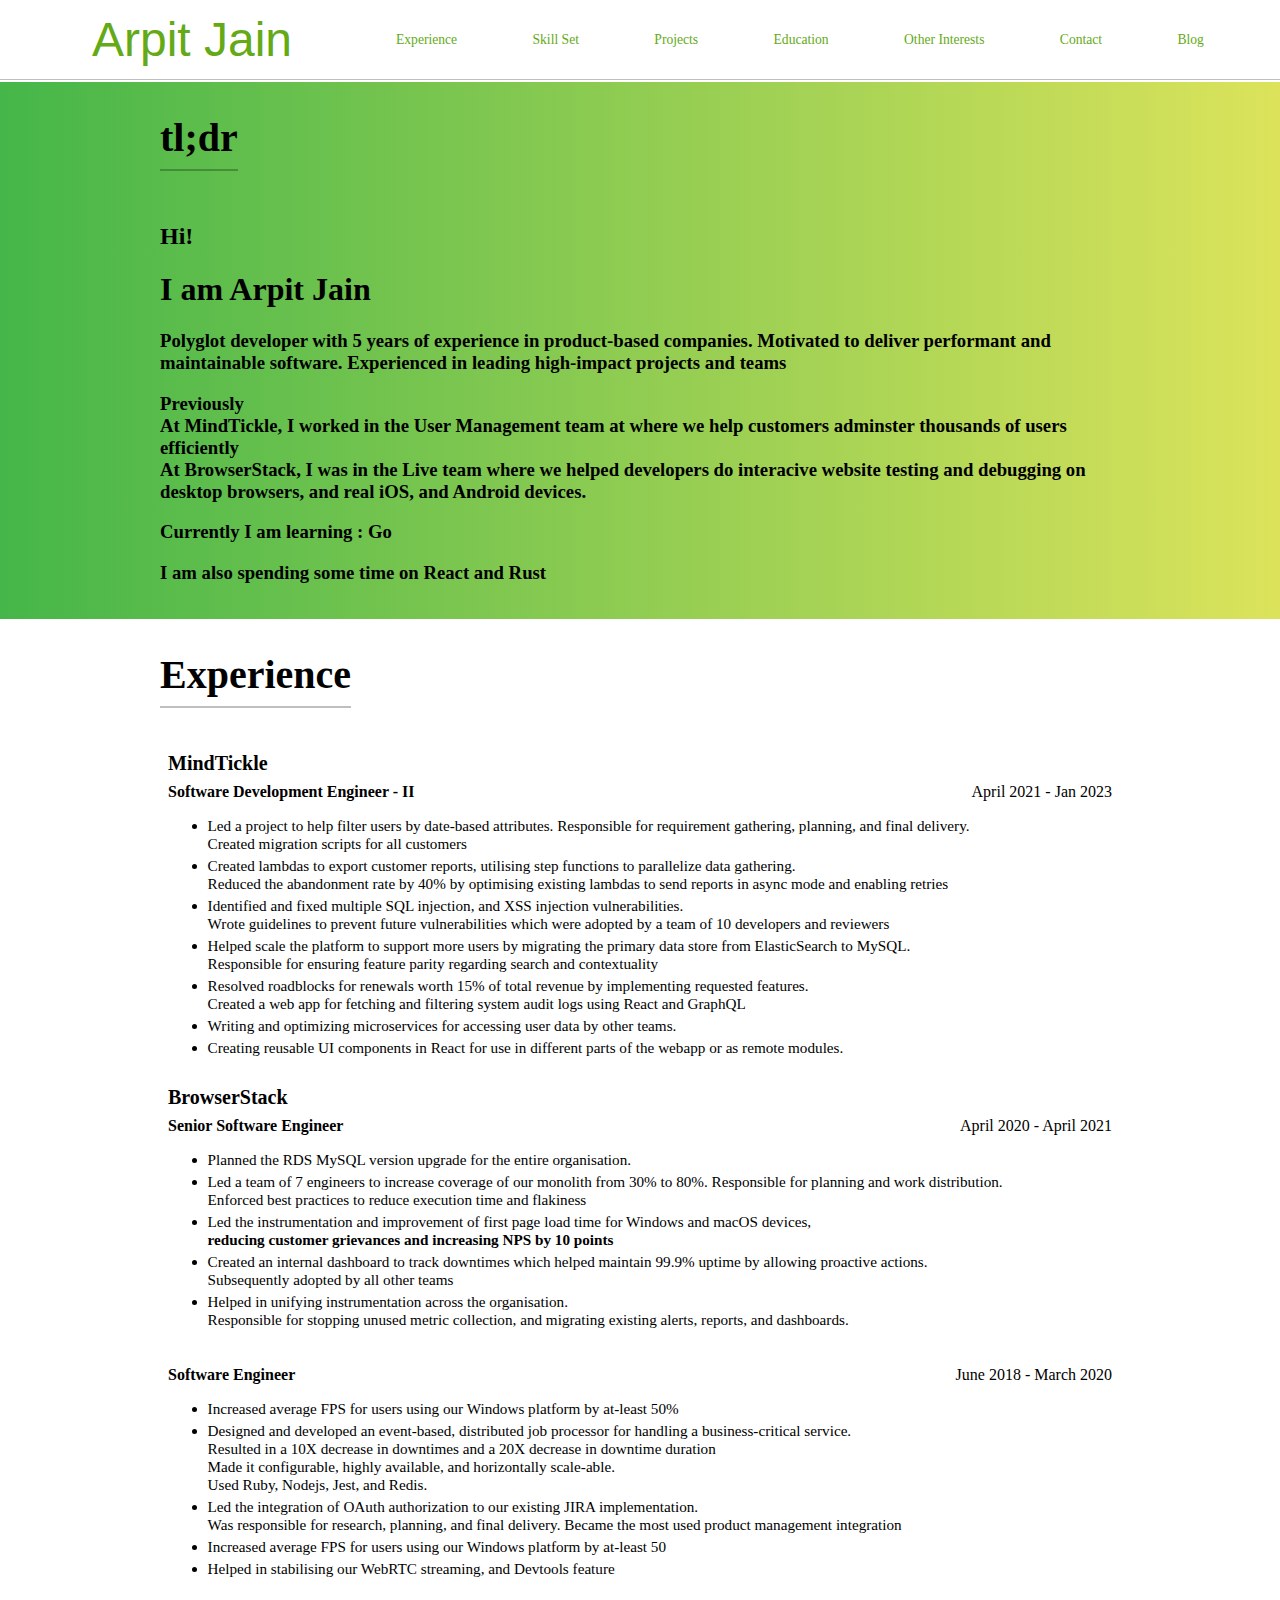
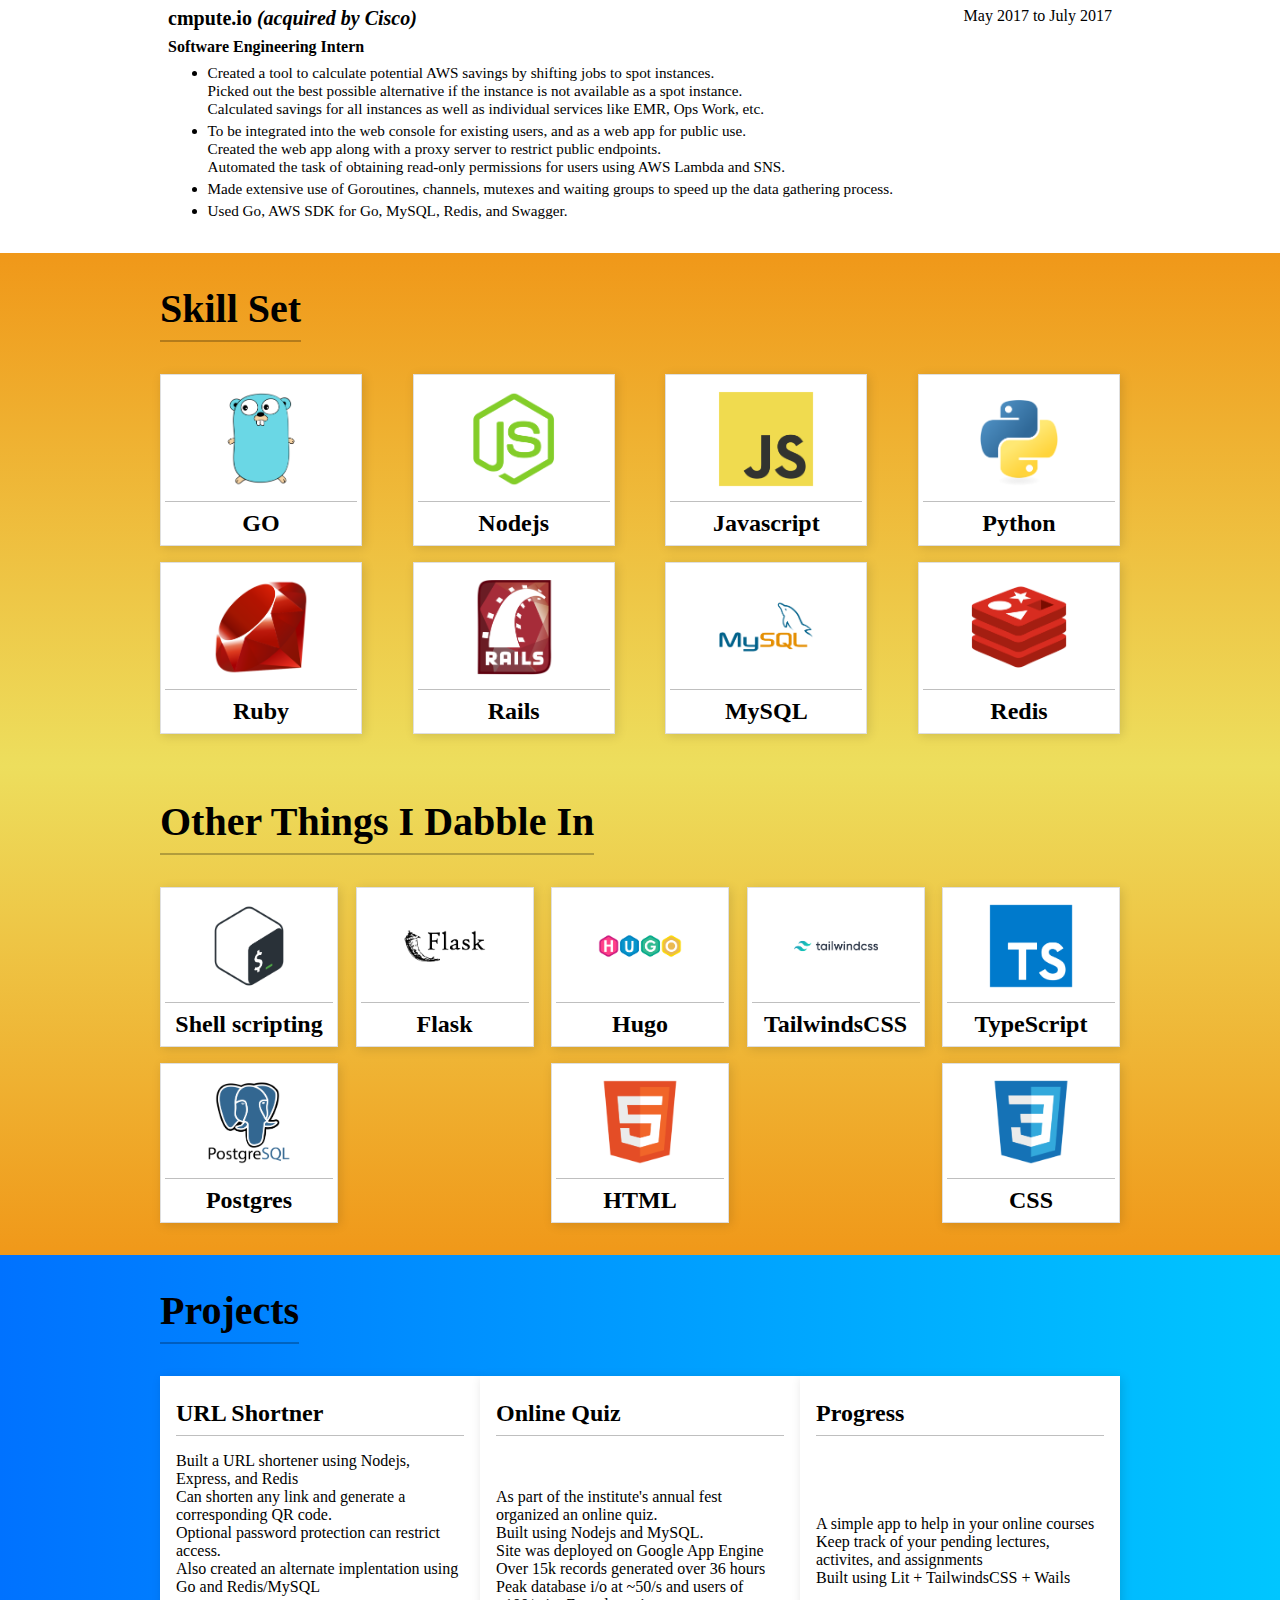
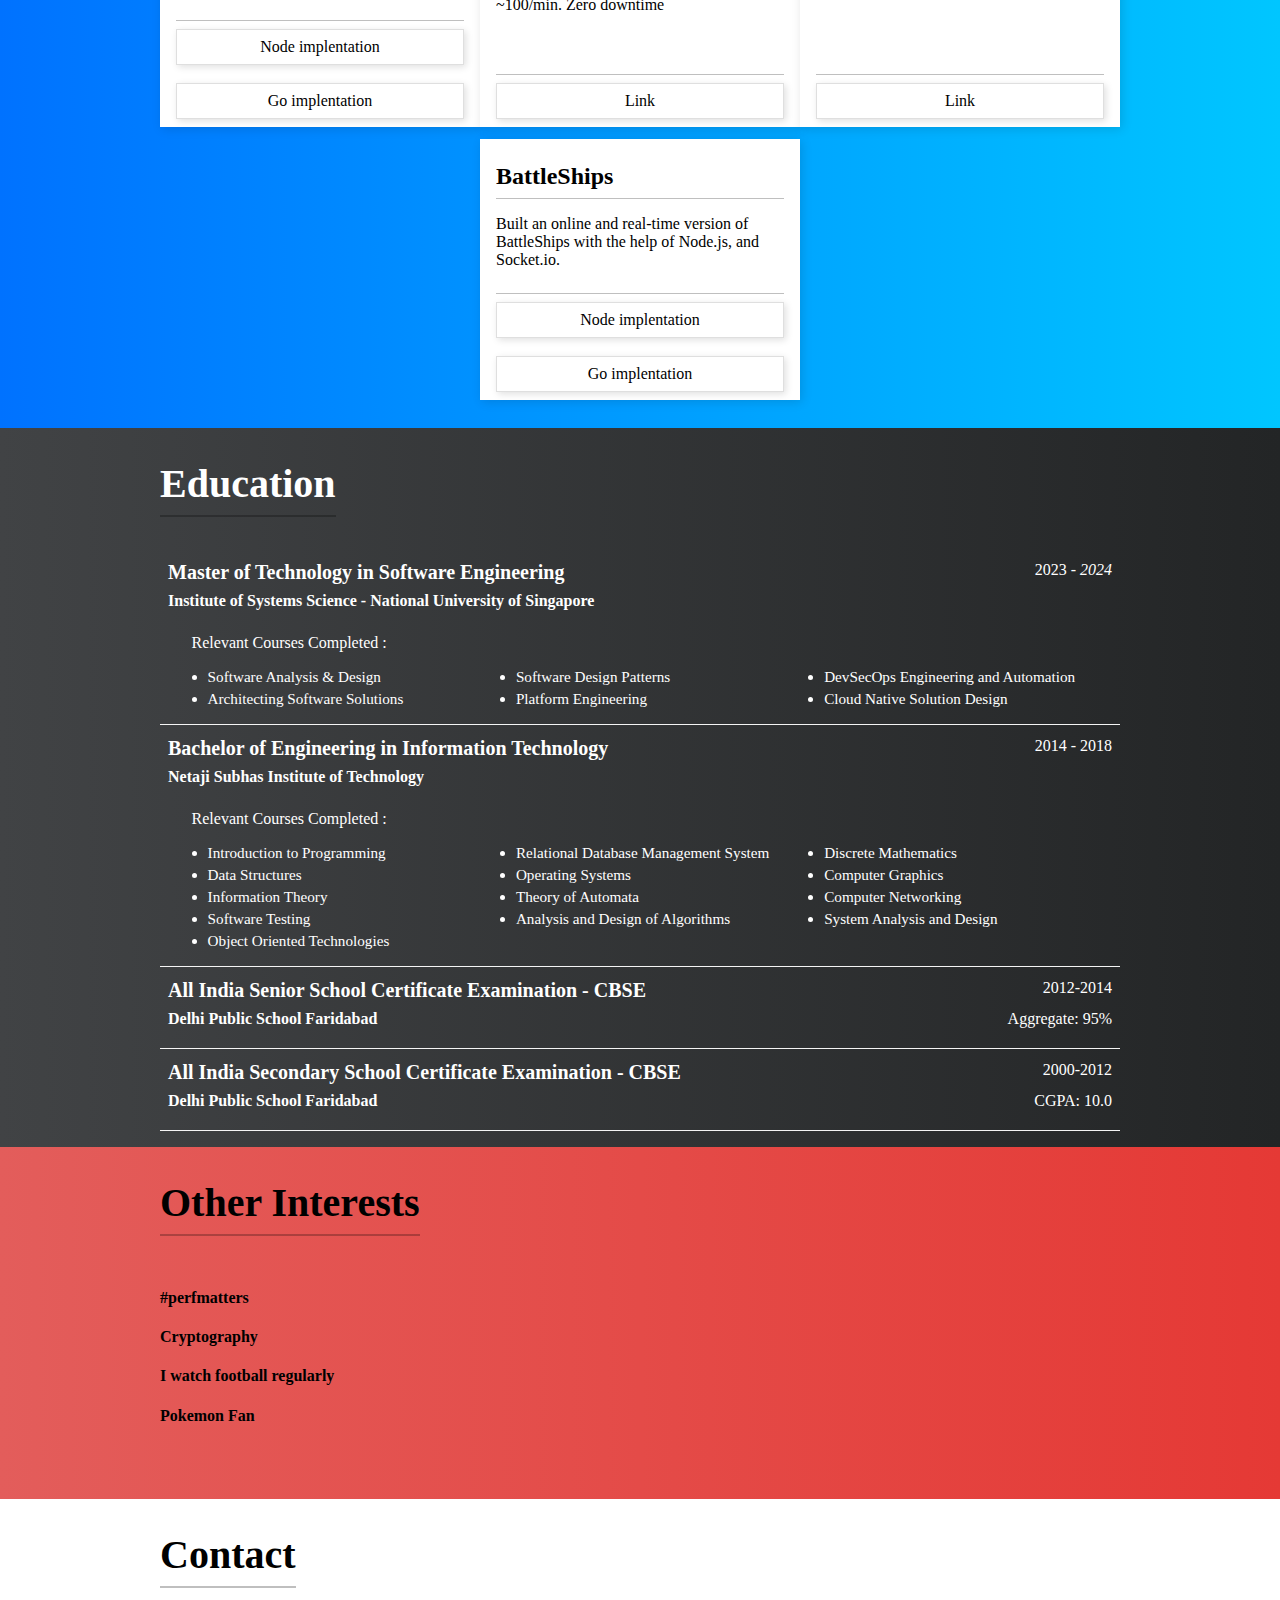
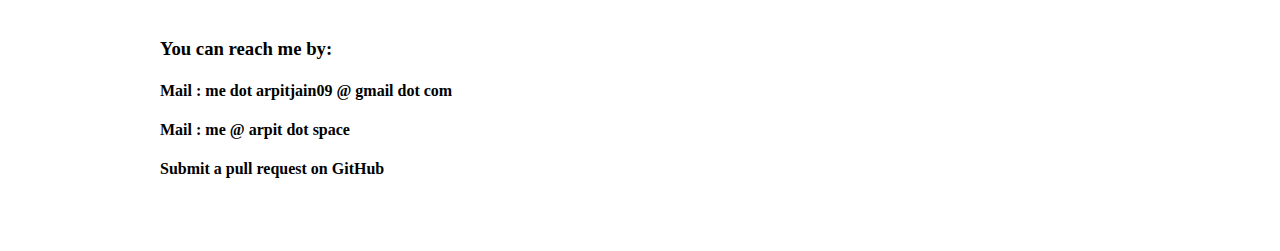
==== index.html @ 11d210af "New Build Oct 2023" ====
<!DOCTYPE HTML>
<html>

<head>
  <meta charset="UTF-8">
  <meta http-equiv="Content-type" content="text/html; charset=UTF-8">
  <meta name="viewport" content="width=device-width, initial-scale=1">

  <meta name="theme-color" content="#45b649">

  <meta name="description" content="Arpit Jain's homepage">

  <meta name="robots" content="index,follow">
  <meta name="googlebot" content="index,follow">

  <meta name="google" content="nositelinkssearchbox">
  <meta name="google" content="notranslate">

  <link rel="icon" sizes="192x192" href="images/android-chrome-192x192.png">
  <link rel="apple-touch-icon" href="images/apple-touch-icon.png">

  <meta name="apple-mobile-web-app-status-bar-style" content="#45b649">

  <meta property="og:url" content="https://arpit.space">
  <meta property="og:type" content="website">
  <meta property="og:title" content="Arpit Jain's homepage">
  <meta property="og:image" content="https://arpit.space/images/android-chrome-512x512.png">
  <meta property="og:image:alt" content="AJ">
  <meta property="og:description" content="Arpit Jain's homepage">
  <meta property="og:site_name" content="Arpit Jain">
  <meta property="og:locale" content="en_US">
  <meta property="article:author" content="Arpit Jain">

  <meta name="twitter:card" content="summary">
  <meta name="twitter:url" content="https://arpit.space">
  <meta name="twitter:title" content="Arpit Jain's homepage">
  <meta name="twitter:description" content="Arpit Jain's homepage">
  <meta name="twitter:image" content="https://arpit.space/images/android-chrome-512x512.png">

  <title>Arpit Jain</title>
  <link rel="stylesheet" type="text/css" href="main_css.css">
</head>

<body>
  <header id="main_header">
    <div id="head_name">
      Arpit Jain
    </div>
    <input type="checkbox" id="menu_btn">
    <label for="menu_btn" onclick></label>
    <nav>
      <ul>
        <li><a href="#third-">Experience</a></li>
        <li><a href="#second">Skill Set</a></li>
        <li><a href="#fourth">Projects</a></li>
        <li><a href="#third">Education</a></li>
        <li><a href="#fifth">Other Interests</a></li>
        <li><a href="#sixth">Contact</a></li>
        <li><a href="./blog">Blog</a></li>
      </ul>
    </nav>
  </header>
  <section id="first">
    <div class="section-header">tl;dr</div>
    <div class="section-content">
      <h2>Hi!</h2>
      <h1>I am Arpit Jain</h1>
      <h3>Polyglot developer with 5 years of experience in product-based companies. Motivated to deliver
        performant and maintainable software. Experienced in leading high-impact projects and teams</h3>
      <h3>Previously<br>
        At MindTickle, I worked in the User Management team at where we help customers adminster thousands of users
        efficiently <br>
        At BrowserStack, I was in the Live team where we helped developers do interacive website testing
        and
        debugging on desktop
        browsers, and real iOS, and Android devices.</h3>
      <h3>
        Currently I am learning : Go
        <p>I am also spending some time on React and Rust</p>
      </h3>
    </div>
  </section>
  <section id="third-">
    <div class="section-header">Experience</div>
    <div class="section-content">
      <div class="edu">
        <div class="edu-item">
          <span class="edu-head">MindTickle</span>
          <span class="edu-inst">Software Development Engineer - II</span>
          <span class="edu-year">April 2021 - Jan 2023</span>
          <span class="edu-marks"></span>
          <div class="edu-info">
            <ul class="simpe-col">
              <li>Led a project to help filter users by date-based attributes. Responsible for requirement gathering,
                planning, and final delivery.<br>
                Created migration scripts for all customers</li>
              <li>Created lambdas to export customer reports, utilising step functions to parallelize data
                gathering.<br>
                Reduced the abandonment rate by 40% by optimising existing lambdas to send reports in async
                mode and enabling retries</li>
              <li>Identified and fixed multiple SQL injection, and XSS injection vulnerabilities.<br>
                Wrote guidelines to prevent future vulnerabilities which were adopted by a team of 10 developers and
                reviewers</li>
              <li>Helped scale the platform to support more users by migrating the primary data store from
                ElasticSearch to MySQL.<br>
                Responsible for ensuring feature parity regarding search and contextuality</li>
              <li>Resolved roadblocks for renewals worth 15% of total revenue by implementing requested features.<br>
                Created a web app for fetching and filtering system audit logs using React and GraphQL</li>
              <li>Writing and optimizing microservices for accessing user data by other teams.</li>
              <li>Creating reusable UI components in React for use in different parts of the webapp or as remote
                modules.</li>
            </ul>
          </div>
        </div>
        <div class="edu-item">
          <span class="edu-head">BrowserStack</span>
          <span class="edu-inst">Senior Software Engineer</span>
          <span class="edu-year">April 2020 - April 2021</span>
          <span class="edu-marks"></span>
          <div class="edu-info">
            <ul class="simpe-col">
              <li>Planned the RDS MySQL version upgrade for the entire organisation.</li>
              <li>Led a team of 7 engineers to increase coverage of our monolith from 30% to 80%. Responsible
                for planning and work distribution.<br>
                Enforced best practices to reduce execution time and flakiness</li>
              <li>Led the instrumentation and improvement of first page load time for Windows and macOS devices,<br>
                <strong>reducing customer grievances and increasing NPS by 10 points</strong>
              </li>
              <li>Created an internal dashboard to track downtimes which helped maintain 99.9% uptime by
                allowing proactive actions.<br>
                Subsequently adopted by all other teams</li>
              <li>Helped in unifying instrumentation across the organisation.<br>
                Responsible for stopping unused metric collection, and migrating existing alerts, reports, and
                dashboards.</li>
            </ul>
          </div>
        </div>
        <div class="edu-item">
          <span class="edu-head"></span>
          <span class="edu-inst">Software Engineer</span>
          <span class="edu-year">June 2018 - March 2020</span>
          <span class="edu-marks"></span>
          <div class="edu-info">
            <ul class="simpe-col">
              <li>Increased average FPS for users using our Windows platform by at-least 50%</li>
              <li>Designed and developed an event-based, distributed job processor for handling a business-critical
                service.<br>
                Resulted in a 10X decrease in downtimes and a 20X decrease in downtime duration<br>
                Made it configurable, highly available, and horizontally scale-able.<br>
                Used Ruby, Nodejs, Jest, and Redis.</li>
              <li>Led the integration of OAuth authorization to our existing JIRA implementation.<br>
                Was responsible for research, planning, and final delivery. Became the most used product management
                integration</li>
              <li>Increased average FPS for users using our Windows platform by at-least 50</li>
              <li>Helped in stabilising our WebRTC streaming, and Devtools feature</li>
            </ul>
          </div>
        </div>
        <div class="edu-item">
          <span class="edu-head">cmpute.io <i>(acquired by Cisco)</i></span>
          <span class="edu-year">May 2017 to July 2017</span>
          <span class="edu-inst">Software Engineering Intern</span>
          <span class="edu-marks"></span>
          <div class="edu-info">
            <ul class="simpe-col">
              <li>Created a tool to calculate potential AWS savings by shifting jobs to spot instances.<br>
                Picked out the best possible alternative if the instance is not available as a spot instance.<br>
                Calculated savings for all instances as well as individual services like EMR, Ops Work, etc.</li>
              <li>To be integrated into the web console for existing users, and as a web app for public use.<br>
                Created the web app along with a proxy server to restrict public endpoints.<br>
                Automated the task of obtaining read-only permissions for users using AWS Lambda and SNS.</li>
              <li>Made extensive use of Goroutines, channels, mutexes and waiting groups to speed up the data gathering
                process.</li>
              <li>Used Go, AWS SDK for Go, MySQL, Redis, and Swagger.</li>
            </ul>
          </div>
        </div>
      </div>
  </section>
  <section id="second">
    <div class="section-header">Skill Set</div>
    <div class="section-content">
      <div id="skill-list">
        <div class="skill-item">
          <div class="skill-item-image">
            <img src="./tinified/go.svg.png">
          </div>
          <div class="skill-item-name">GO</div>
        </div>
        <div class="skill-item">
          <div class="skill-item-image">
            <img src="./tinified/nodejs.svg.png">
          </div>
          <div class="skill-item-name">Nodejs</div>
        </div>
        <div class="skill-item">
          <div class="skill-item-image">
            <img src="./tinified/javascript.svg.png">
          </div>
          <div class="skill-item-name">Javascript</div>
        </div>
        <div class="skill-item">
          <div class="skill-item-image">
            <img src="./tinified/python.svg.png">
          </div>
          <div class="skill-item-name">Python</div>
        </div>
        <div class="skill-item">
          <div class="skill-item-image">
            <img src="./tinified/ruby.svg.png">
          </div>
          <div class="skill-item-name">Ruby</div>
        </div>
        <div class="skill-item">
          <div class="skill-item-image">
            <img src="./tinified/rails.svg.png">
          </div>
          <div class="skill-item-name">Rails</div>
        </div>
        <div class="skill-item">
          <div class="skill-item-image">
            <img src="./tinified/mysql.svg.png">
          </div>
          <div class="skill-item-name">MySQL</div>
        </div>
        <div class="skill-item">
          <div class="skill-item-image">
            <img src="./tinified/redis.svg.png">
          </div>
          <div class="skill-item-name">Redis</div>
        </div>
      </div>
    </div>
  </section>
  <section id="second-half">
    <div class="section-header">Other Things I Dabble In</div>
    <div class="section-content">
      <div id="skill-list">
        <div class="skill-item-small">
          <div class="skill-item-image">
            <img src="./tinified/bash.svg.png">
          </div>
          <div class="skill-item-name">Shell scripting</div>
        </div>
        <div class="skill-item-small">
          <div class="skill-item-image">
            <img src="./tinified/flask.svg.png">
          </div>
          <div class="skill-item-name">Flask</div>
        </div>
        <div class="skill-item-small">
          <div class="skill-item-image">
            <img src="./tinified/hugo.svg.png">
          </div>
          <div class="skill-item-name">Hugo</div>
        </div>
        <div class="skill-item-small">
          <div class="skill-item-image">
            <img src="./tinified/tailwinds.svg.png">
          </div>
          <div class="skill-item-name">TailwindsCSS</div>
        </div>
        <div class="skill-item-small">
          <div class="skill-item-image">
            <img src="./tinified/typescript.svg.png">
          </div>
          <div class="skill-item-name">TypeScript</div>
        </div>
        <div class="skill-item-small">
          <div class="skill-item-image">
            <img src="./tinified/postgresql.svg.png">
          </div>
          <div class="skill-item-name">Postgres</div>
        </div>
        <div class="skill-item-small">
          <div class="skill-item-image">
            <img src="./tinified/html5.svg.png">
          </div>
          <div class="skill-item-name">HTML</div>
        </div>
        <div class="skill-item-small">
          <div class="skill-item-image">
            <img src="./tinified/css3.svg.png">
          </div>
          <div class="skill-item-name">CSS</div>
        </div>
      </div>
    </div>
  </section>
  <section id="fourth">
    <div class="section-header">Projects</div>
    <div class="section-content" id="projects">
      <div class="project">
        <div class="project-title">URL Shortner</div>
        <div class="project-desc">
          Built a URL shortener using Nodejs, Express, and Redis<br>
          Can shorten any link and generate a corresponding QR code.<br>
          Optional password protection can restrict access.<br>
          Also created an alternate implentation using Go and Redis/MySQL
        </div>
        <div class="project-link">
          <a href="https://github.com/antimatter96/otter">Node implentation</a>
          <br>
          <a href="https://github.com/antimatter96/awter-go">Go implentation</a>
        </div>
      </div>
      <div class="project">
        <div class="project-title">Online Quiz</div>
        <div class="project-desc">
          As part of the institute's annual fest organized an online quiz.<br>
          Built using Nodejs and MySQL.<br>
          Site was deployed on Google App Engine<br>
          Over 15k records generated over 36 hours<br>
          Peak database i/o at ~50/s and users of ~100/min. Zero downtime
        </div>
        <div class="project-link"><a href="https://github.com/antimatter96/laby">Link</a></div>
      </div>
      <div class="project">
        <div class="project-title">Progress</div>
        <div class="project-desc">
          A simple app to help in your online courses<br>
          Keep track of your pending lectures, activites, and assignments<br>
          Built using Lit + TailwindsCSS + Wails
        </div>
        <div class="project-link"><a href="https://github.com/antimatter96/progress-go">Link</a></div>
      </div>
      <div class="project">
        <div class="project-title">BattleShips</div>
        <div class="project-desc">
          Built an online and real-time version of BattleShips with the help of Node.js, and Socket.io.
        </div>
        <div class="project-link">
          <a href="https://github.com/antimatter96/battleships">Node implentation</a>
          <br>
          <a href="https://github.com/antimatter96/go-battleships">Go implentation</a>
        </div>
      </div>
    </div>
  </section>
  <section id="third">
    <div class="section-header">Education</div>
    <div class="section-content">
      <div class="edu">
        <div class="edu-item">
          <span class="edu-head">Master of Technology in Software Engineering</span>
          <span class="edu-year">2023 - <i>2024</i></span>
          <span class="edu-inst">Institute of Systems Science - National University of Singapore</span>
          <span class="edu-marks"></span>
          <div class="edu-info">
            <p>Relevant Courses Completed :</p>
            <ul class="two-three-col">
              <li>Software Analysis & Design</li>
              <li>Software Design Patterns</li>
              <li>DevSecOps Engineering and Automation</li>
              <li>Architecting Software Solutions</li>
              <li>Platform Engineering</li>
              <li>Cloud Native Solution Design</li>
            </ul>
          </div>
        </div>
        <div class="edu-item">
          <span class="edu-head">Bachelor of Engineering in Information Technology</span>
          <span class="edu-year">2014 - 2018</span>
          <span class="edu-inst">Netaji Subhas Institute of Technology</span>
          <span class="edu-marks"></span>
          <div class="edu-info">
            <p>Relevant Courses Completed :</p>
            <ul class="two-three-col">
              <li>Introduction to Programming</li>
              <li>Relational Database Management System</li>
              <li>Discrete Mathematics</li>
              <li>Data Structures</li>
              <li>Operating Systems</li>
              <li>Computer Graphics</li>
              <li>Information Theory</li>
              <li>Theory of Automata</li>
              <li>Computer Networking</li>
              <li>Software Testing</li>
              <li>Analysis and Design of Algorithms</li>
              <li>System Analysis and Design</li>
              <li>Object Oriented Technologies</li>
            </ul>
          </div>
        </div>
        <div class="edu-item">
          <span class="edu-head">All India Senior School Certificate Examination - CBSE</span>
          <span class="edu-year">2012-2014</span>
          <span class="edu-inst">Delhi Public School Faridabad</span>
          <span class="edu-marks">Aggregate: 95%</span>
        </div>
        <div class="edu-item">
          <span class="edu-head">All India Secondary School Certificate Examination - CBSE</span>
          <span class="edu-year">2000-2012</span>
          <span class="edu-inst">Delhi Public School Faridabad</span>
          <span class="edu-marks">CGPA: 10.0</span>
        </div>
      </div>
    </div>
  </section>
  <section id="fifth">
    <div class="section-header">Other Interests</div>
    <div class="section-content">
      <h4>#perfmatters</h4>
      <h4>Cryptography</h4>
      <h4>I watch football regularly</h4>
      <h4>Pokemon Fan</h4>
      <h4></h4>
    </div>
  </section>
  <section id="sixth">
    <div class="section-header">Contact</div>
    <div class="section-content">
      <h3>You can reach me by:</h3>
      <h4>Mail : me dot arpitjain09 @ gmail dot com</h4>
      <h4>Mail : me @ arpit dot space</h4>
      <h4>Submit a pull request on GitHub</h4>
    </div>
  </section>
  <script src="main_js.js"></script>
  <script>
    function nit() {
      displaceHeader.init('main_header');
      correctPadding.init('menu_btn', 'main_header');
    }
    window.addEventListener('load', nit);	
  </script>
  <script>
    (function (i, s, o, g, r, a, m) { i['GoogleAnalyticsObject'] = r; i[r] = i[r] || function () { (i[r].q = i[r].q || []).push(arguments) }, i[r].l = 1 * new Date(); a = s.createElement(o), m = s.getElementsByTagName(o)[0]; a.async = 1; a.src = g; m.parentNode.insertBefore(a, m) })(window, document, 'script', 'https://www.google-analytics.com/analytics.js', 'ga');
    ga('create', 'UA-104319733-1', 'auto');
    ga('send', 'pageview');
  </script>
</body>

</html>
---- main_css.css ----
a {
  color: initial;
  text-decoration: none;
}

a:visited {
  color: inherit;
}

ul {
  margin: 0;
  padding: 0;
}

body {
  max-width: 1920px;
  margin: auto;
  position: relative;
  padding-top: 5.125rem;
  font-family: "JetBrains Mono", "Fira Code", "Open Sans", "sans-serif";
}

header {
  display: flex;
  position: fixed;
  top: 0px;
  padding: 0.75rem 0rem 0.75rem 0rem;
  width: 100%;
  margin: auto;
  background-color: #ffffff;
  border-bottom: 1px rgba(0, 0, 0, 0.25) solid;
  color: #64aa17;
  z-index: 10;
}

header #head_name {
  width: 30%;
  margin: 0;
  text-align: center;
  font-size: 3rem;
  display: flex;
  justify-content: center;
  align-items: center;
  font-family: "IBM Plex Sans", "Open Sans", sans-serif;
}

header.displaced {
  box-shadow: 0px 0px 4px rgba(0, 0, 0, 0.5);
  border-bottom: 1px transparent solid;
}

input[type="checkbox"] {
  opacity: 0;
  position: absolute;
  left: -9999px;
  top: -9999px;
}

label[for="menu_btn"] {
  position: absolute;
  top: 1.125rem;
  right: 0.35rem;
  display: none;
  cursor: pointer;
}

header nav {
  width: 65%;
  margin: 0;
  display: flex;
}

nav ul {
  list-style: none;
  display: flex;
  width: 100%;
  /* height: 100%; */
  align-items: center;
  justify-content: space-between;
}

nav ul li {
  display: flex;
}

nav ul li a {
  color: #64aa17;
  margin: auto;
  padding: 1rem 0.75rem;
  border-radius: 6px;
  text-align: center;
  overflow: visible;
  word-break: break-word;
  font-size: 0.85rem;
}

nav ul li a:hover {
  color: black;
}

section {
  min-height: 30rem;
  padding: 1rem 10rem;
  overflow: auto;
  background: white;
}

#first {
  background: #dce35b;
  /* fallback for old browsers */
  background: -webkit-linear-gradient(to right, #45b649, #dce35b);
  /* Chrome 10-25, Safari 5.1-6 */
  background: linear-gradient(to right, #45b649, #dce35b);
  /* W3C, IE 10+/ Edge, Firefox 16+, Chrome 26+, Opera 12+, Safari 7+ */
}

#second {
  background: #f09819;
  /* fallback for old browsers */
  background: -webkit-linear-gradient(to top, #edde5d, #f09819);
  /* Chrome 10-25, Safari 5.1-6 */
  background: linear-gradient(to top, #edde5d, #f09819);
  /* W3C, IE 10+/ Edge, Firefox 16+, Chrome 26+, Opera 12+, Safari 7+ */
}

#second-half {
  background: #edde5d;
  /* fallback for old browsers */
  background: -webkit-linear-gradient(to top, #f09819, #edde5d);
  /* Chrome 10-25, Safari 5.1-6 */
  background: linear-gradient(to top, #f09819, #edde5d);
  /* W3C, IE 10+/ Edge, Firefox 16+, Chrome 26+, Opera 12+, Safari 7+ */

  min-height: 15rem;

}


#third {
  background: #232526;
  /* fallback for old browsers */
  background: -webkit-linear-gradient(to right, #414345, #232526);
  /* Chrome 10-25, Safari 5.1-6 */
  background: linear-gradient(to right, #414345, #232526);
  /* W3C, IE 10+/ Edge, Firefox 16+, Chrome 26+, Opera 12+, Safari 7+ */

  color: #fff;
}

#fourth {
  background: #00c6ff;
  /* fallback for old browsers */
  background: -webkit-linear-gradient(to right, #0072ff, #00c6ff);
  /* Chrome 10-25, Safari 5.1-6 */
  background: linear-gradient(to right, #0072ff, #00c6ff);
  /* W3C, IE 10+/ Edge, Firefox 16+, Chrome 26+, Opera 12+, Safari 7+ */
}

#fifth {
  background: #e53935;
  /* fallback for old browsers */
  background: -webkit-linear-gradient(to right, #e35d5b, #e53935);
  /* Chrome 10-25, Safari 5.1-6 */
  background: linear-gradient(to right, #e35d5b, #e53935);
  /* W3C, IE 10+/ Edge, Firefox 16+, Chrome 26+, Opera 12+, Safari 7+ */

  min-height: 20rem;
}

#sixth {
  min-height: 20rem;
  background-color: #ffffff;
}

.section-header {
  font-size: 2.5rem;
  padding: 1rem 0rem 0.5rem 0rem;
  display: inline-block;
  border-bottom: 2px solid rgba(0, 0, 0, 0.25);
  margin-bottom: 2rem;
  font-weight: 900;
}

.edu-item {
  padding: 0.75rem 0.5rem;
  display: flex;
  flex-wrap: wrap;
  justify-content: space-between;
  border-bottom: 1px solid rgba(255, 255, 255, 0.95);
}

.edu-head,
.edu-inst,
.edu-year,
.edu-marks {
  display: inline-block;
  margin-bottom: 0.5rem;
}

.edu-head {
  width: 75%;
  font-size: 1.25rem;
  font-weight: 900;
}

.edu-inst {
  font-weight: 700;
  width: 75%;
}

.edu-year {
  width: 20%;
  text-align: right;
}

.edu-marks {
  width: 20%;
  text-align: right;
}

.edu-info {
  font-size: 1rem;
  font-weight: normal;
  width: 95%;
  margin: auto;
}

ul.two-three-col {
  display: flex;
  justify-content: space-between;
  flex-wrap: wrap;
  padding: 0;
  margin-left: 1rem;
}

ul.two-three-col li {
  font-size: 0.95rem;
  margin-bottom: 0.25rem;
  width: 30%;
}

ul.simpe-col {
  display: flex;
  justify-content: space-between;
  flex-wrap: wrap;
  padding: 0;
  margin-left: 1rem;
}

ul.simpe-col li {
  font-size: 0.95rem;
  margin-bottom: 0.25rem;
  width: 100%;
}

#skill-list {
  display: flex;
  font-size: 1.5rem;
  align-items: center;
  justify-content: space-between;
  flex-wrap: wrap;
}

.skill-item,
.skill-item-small {
  padding: 1rem 0.25rem 0rem 0.25rem;
  margin-bottom: 1rem;
  border: 1px solid rgba(0, 0, 0, 0.125);
  box-shadow: 2px 2px 10px 0px rgba(0, 0, 0, 0.125);
  width: 20%;
  text-align: center;
  background-color: white;
}

.skill-item-small {
  width: 17.5%;
}

.skill-item-image img {
  width: 50%;
}

.skill-item-name {
  margin-top: 0.5rem;
  padding: 0.5rem 0.25rem 0.5rem 0.25rem;
  font-weight: 900;
  border-top: 1px solid rgba(0, 0, 0, 0.25);
}

#projects {
  display: flex;
  justify-content: space-around;
  flex-wrap: wrap;
}

.project {
  width: 30%;
  margin-bottom: 0.75rem;
  min-height: 200px;
  box-shadow: 2px 2px 10px 0px rgba(0, 0, 0, 0.125);
  padding: 1rem 1rem 0.5rem 1rem;
  display: flex;
  flex-direction: column;
  justify-content: space-between;
  background: white;
}

.project-title {
  font-weight: 900;
  font-size: 1.5rem;
  padding: 0.5rem 0rem;
  border-bottom: 1px solid rgba(0, 0, 0, 0.25);
  margin-bottom: 1rem;
}

.project-desc {
  padding: 0rem 0rem 0.5rem 0rem;
  margin-bottom: 1rem;
}

.project-link {
  padding-top: 0.5rem;
  border-top: 1px solid rgba(0, 0, 0, 0.25);
  text-align: center;
}

.project-link a {
  display: block;
  padding: 0.5rem 0.25rem;
  text-align: center;
  background: white;
  box-shadow: 2px 2px 7px 0px rgba(0, 0, 0, 0.125);
  border: 1px solid rgba(0, 0, 0, 0.125);
}

.project-link a:hover {
  box-shadow: 2px 2px 7px 0px rgba(50, 50, 255, 0.25);
  border: 1px solid rgba(50, 50, 255, 0.25);
}

@media screen and (max-width: 720px) {
  body {
    padding-top: 5.125rem;
  }

  header {
    display: flex;
    flex-direction: column;
    border-bottom: 1px #dddddd solid;
  }

  header #head_name {
    width: 100%;
  }

  header nav {
    width: 100%;
    display: none;
    margin-top: 1rem;
  }

  label[for="menu_btn"] {
    display: block;
  }

  input:checked~nav {
    display: block;
  }

  label[for="menu_btn"]::after {
    content: "\2261";
    width: 2.25rem;
    height: 2.25rem;
    display: flex;
    font-weight: bold;
    border-radius: 5px;
    color: black;
    box-sizing: border-box;
    justify-content: center;
    align-items: center;
    font-size: 2rem;
    font-family: "Cambria", sans-serif;
    transform: scaleX(1.5);
  }

  input:checked~label[for="menu_btn"]::after {
    content: "×";
    font-weight: normal;
    font-family: "Open Sans", sans-serif;
    transform: scaleX(1);
  }

  nav ul {
    flex-direction: column;
  }

  nav ul li {
    width: 100%;
    display: flex;
  }

  nav ul li a {
    margin: auto;
    padding: 0.75rem 0rem;
    text-align: center;
    width: 100%;
    border-radius: 0px;
  }

  section {
    padding: 0rem 1rem;
  }

  .edu-head {
    width: 100%;
    order: 1;
  }

  .edu-inst {
    width: 100%;
    order: 1;
  }

  .edu-year {
    width: 45%;
    order: 3;
    text-align: left;
  }

  .edu-info {
    width: 100%;
    order: 5;
  }

  .edu-marks {
    width: 45%;
    order: 4;
    text-align: right;
  }

  ul.two-three-col li {
    width: 47.5%;
  }

  .section-header {
    font-size: 2rem;
  }

  #skill-list {
    display: flex;
    font-size: 1rem;
    align-items: center;
    justify-content: space-between;
    flex-wrap: wrap;
  }

  .skill-item,
  .skill-item-small {
    padding: 1rem 0.25rem 0rem 0.25rem;
    margin-bottom: 1rem;
    border: 1px solid rgba(0, 0, 0, 0.125);
    box-shadow: 2px 2px 10px 0px rgba(0, 0, 0, 0.125);
    width: 30%;
    text-align: center;
  }

  .skill-item-small {
    width: 20%;
  }

  .project {
    width: 95%;
    margin-bottom: 0.75rem;
    min-height: 200px;
    box-shadow: 2px 2px 10px 0px rgba(0, 0, 0, 0.125);
    padding: 1rem 1rem 0.5rem 1rem;
    display: flex;
    flex-direction: column;
    justify-content: space-between;
    background: white;
  }
}

@media screen and (max-width: 360px) {
  header #head_name {
    width: 90%;
  }
}

code {
  background: #eee;
  padding: 0px 5px;
}
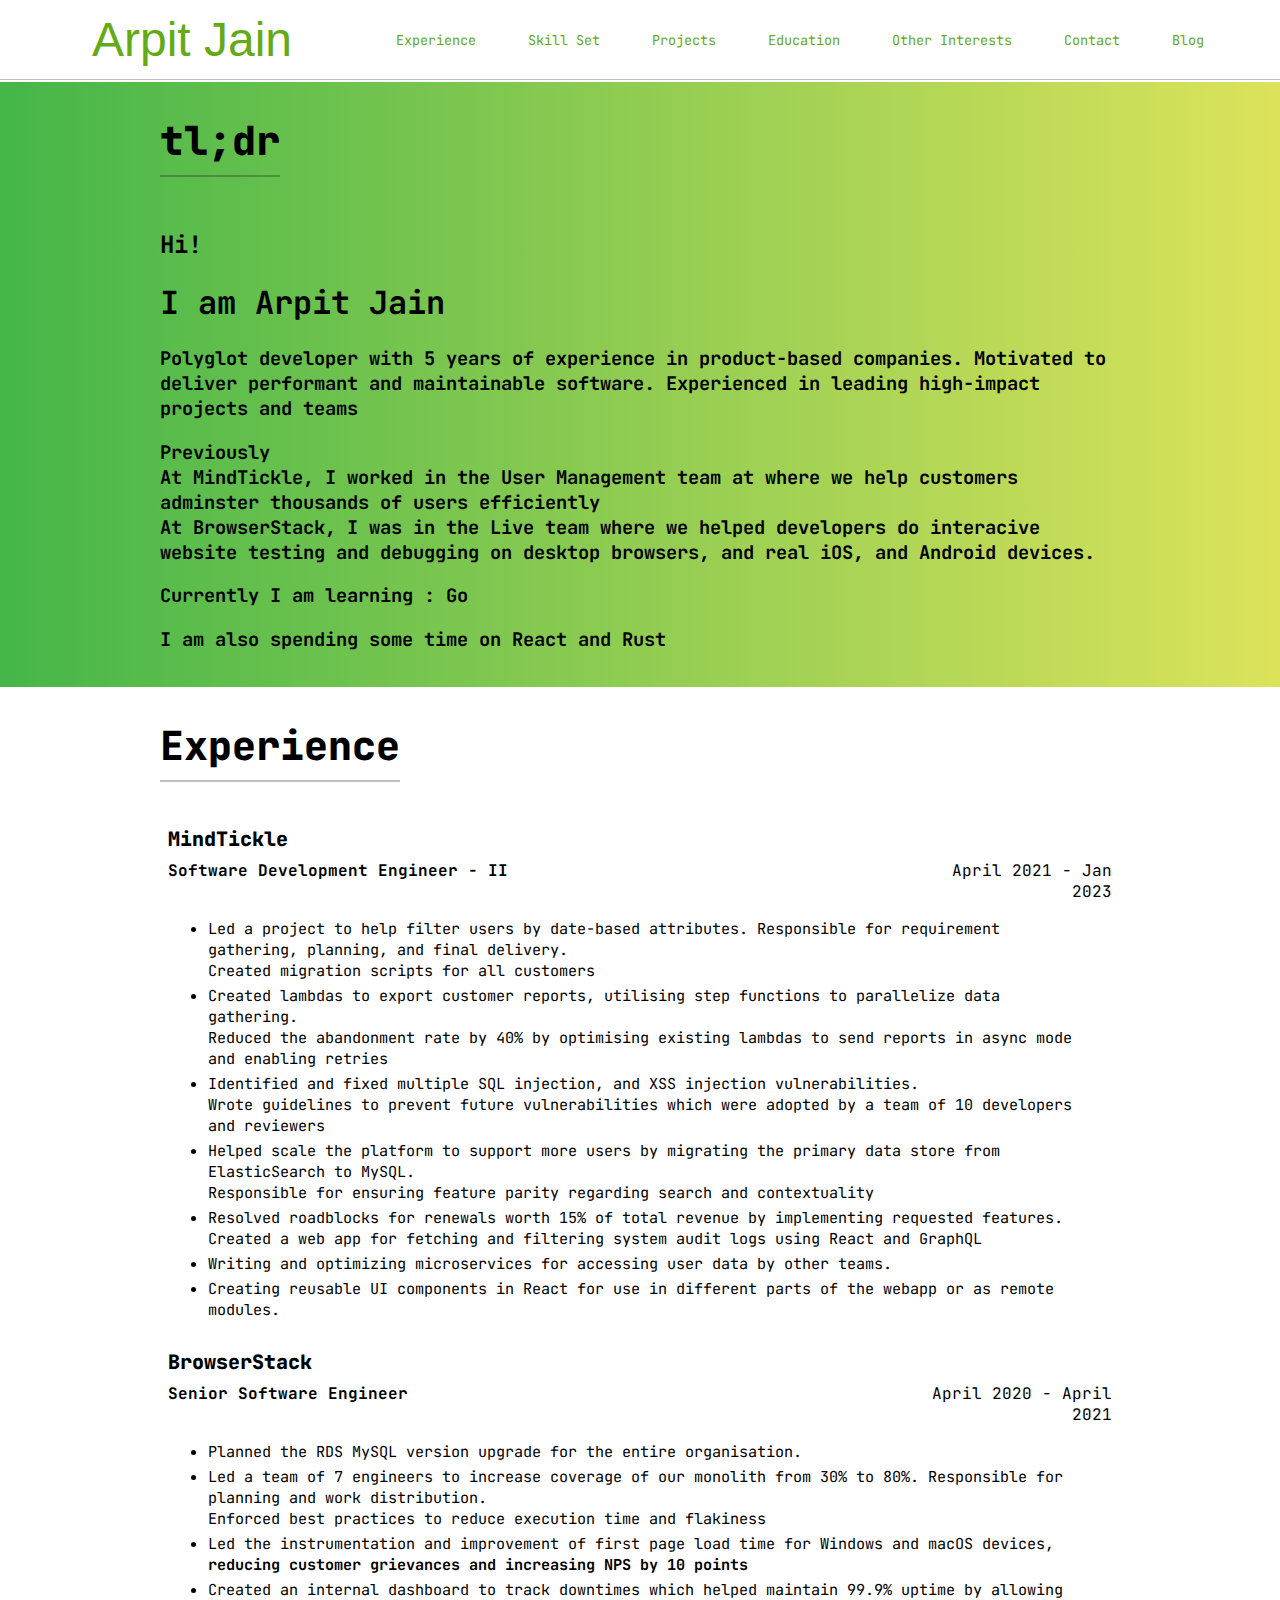
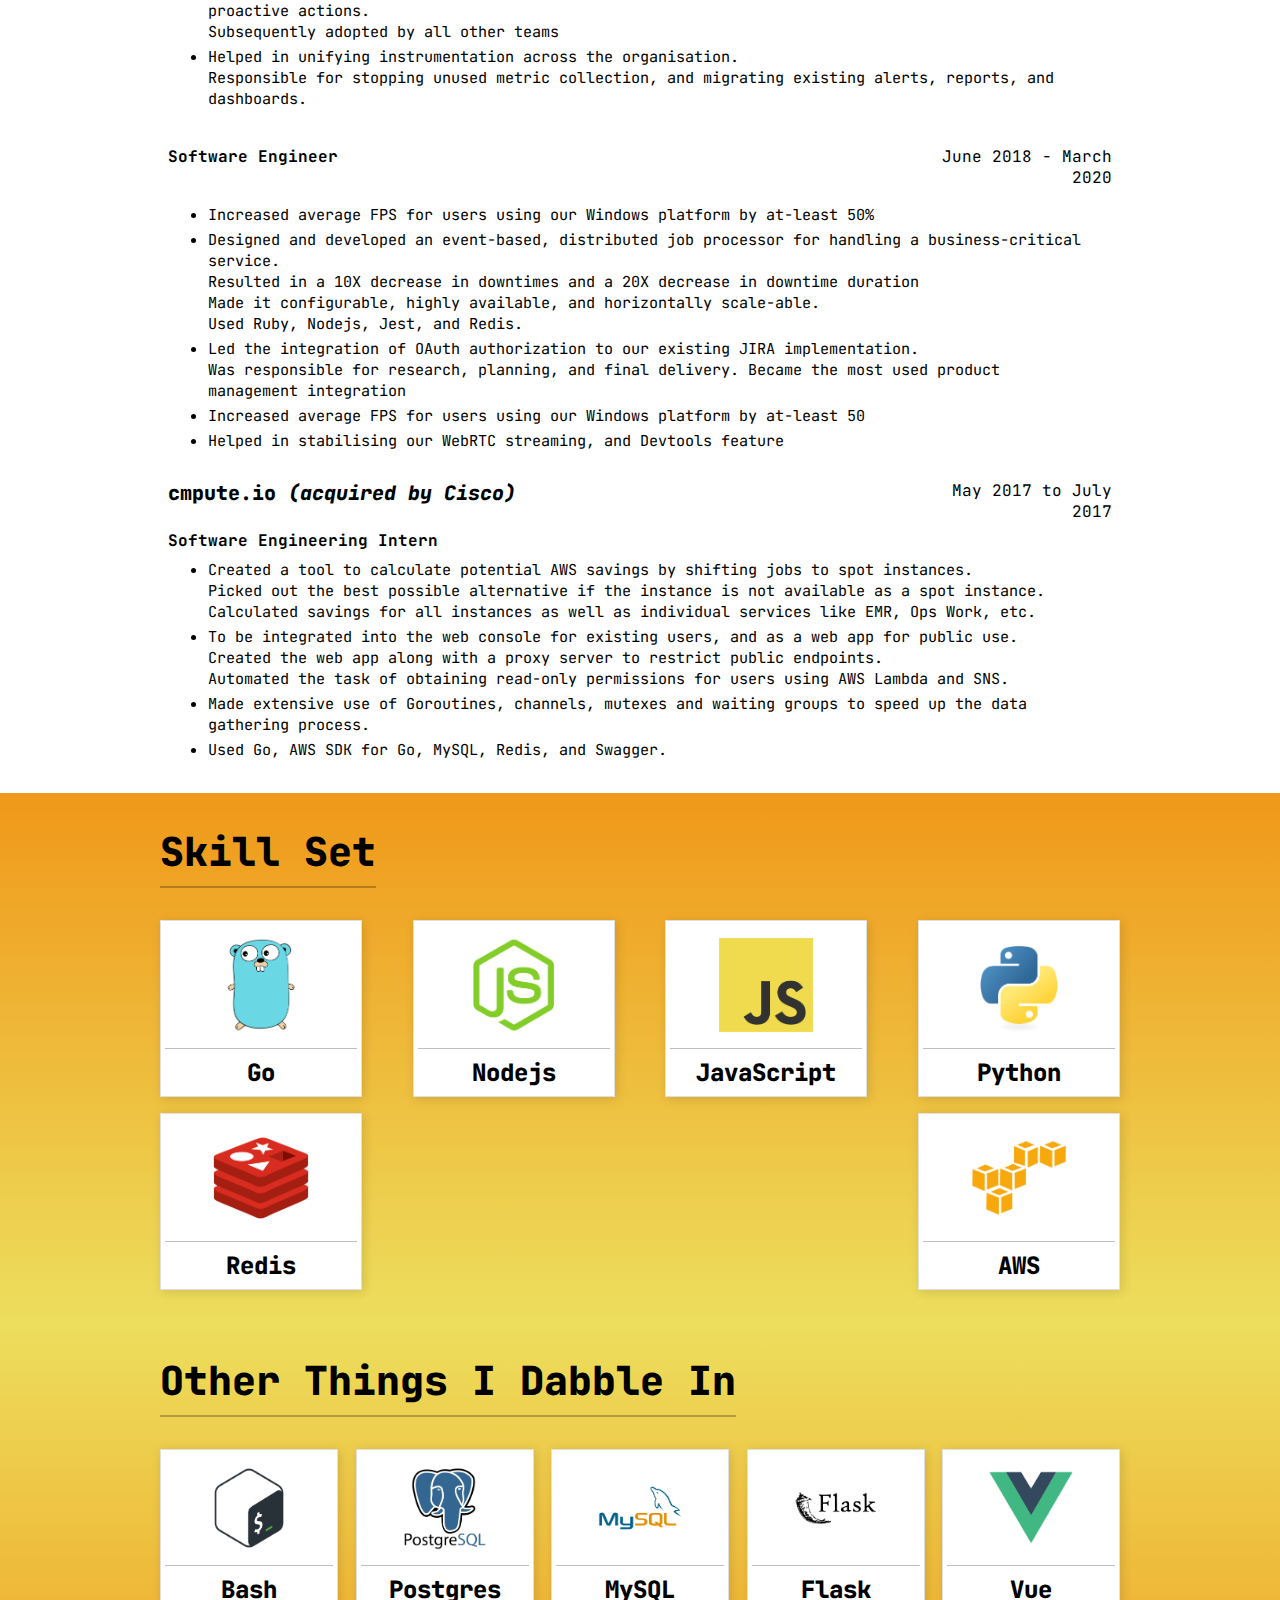
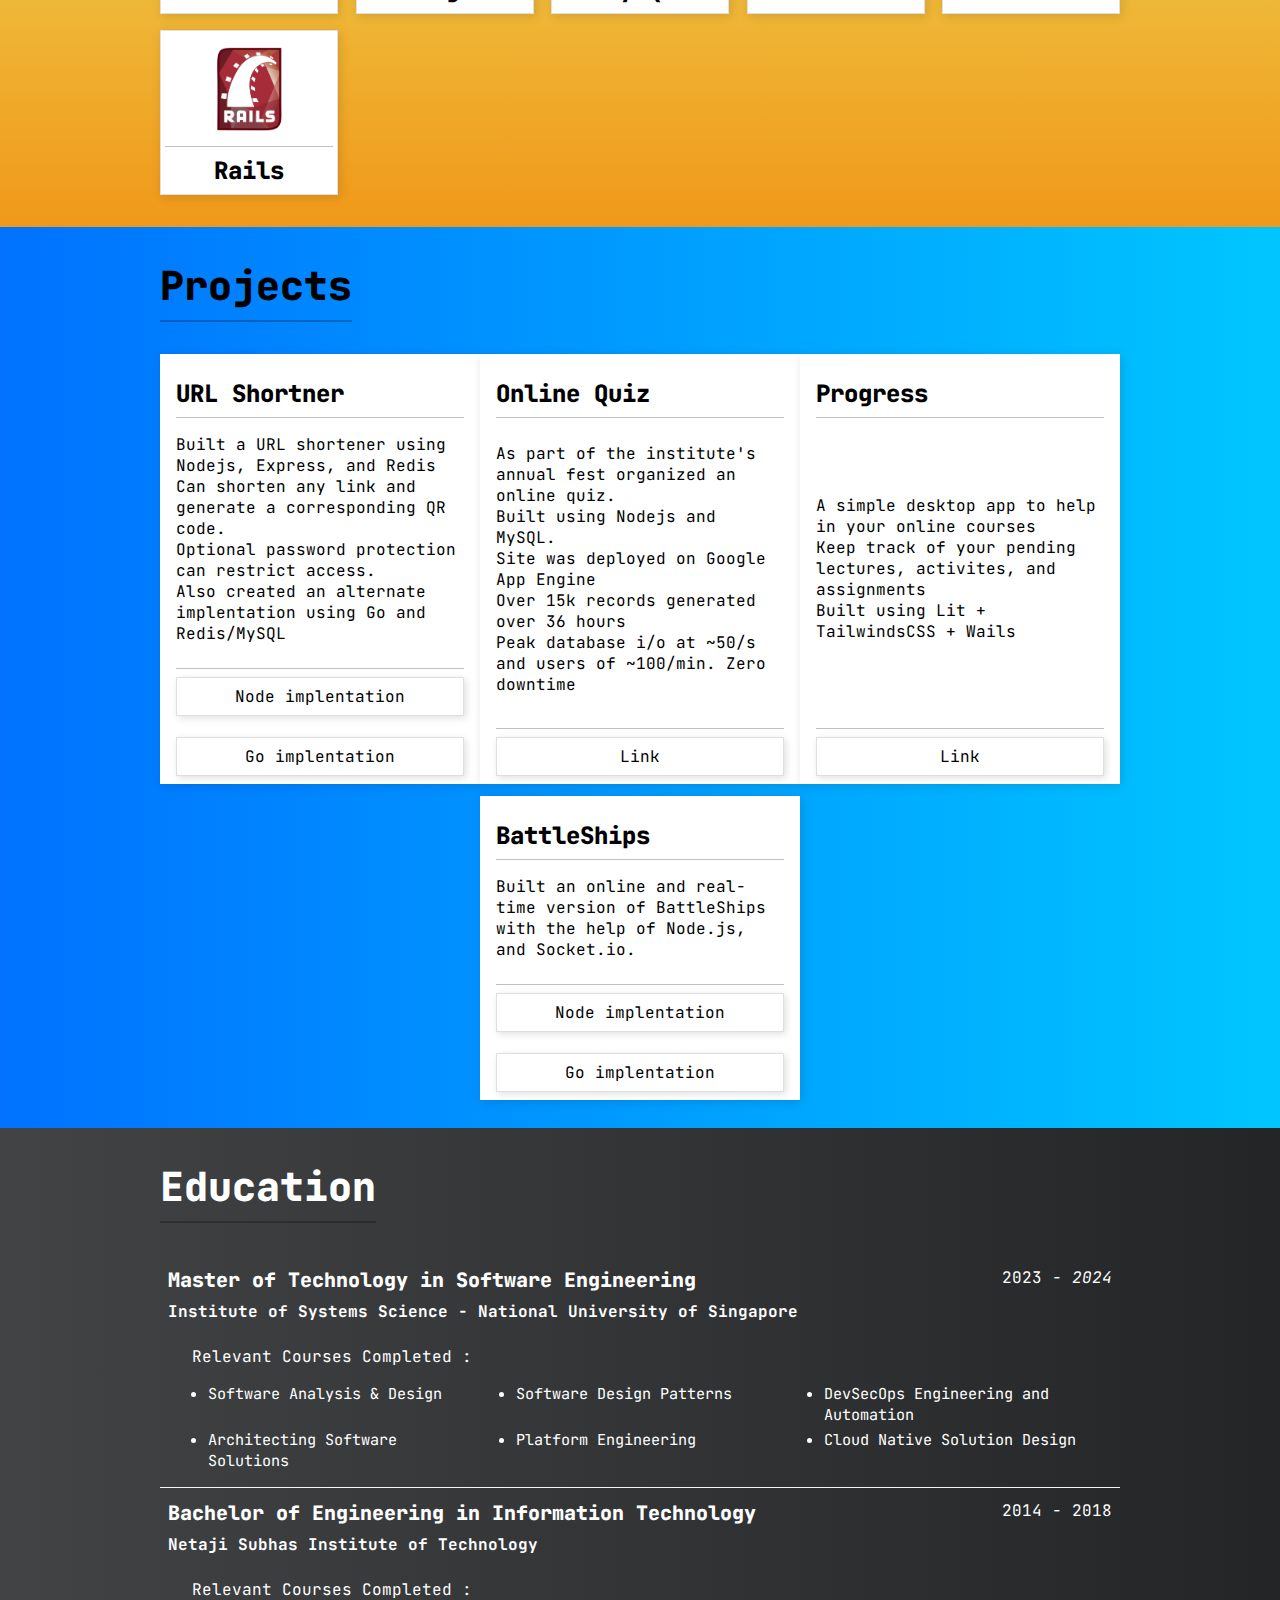
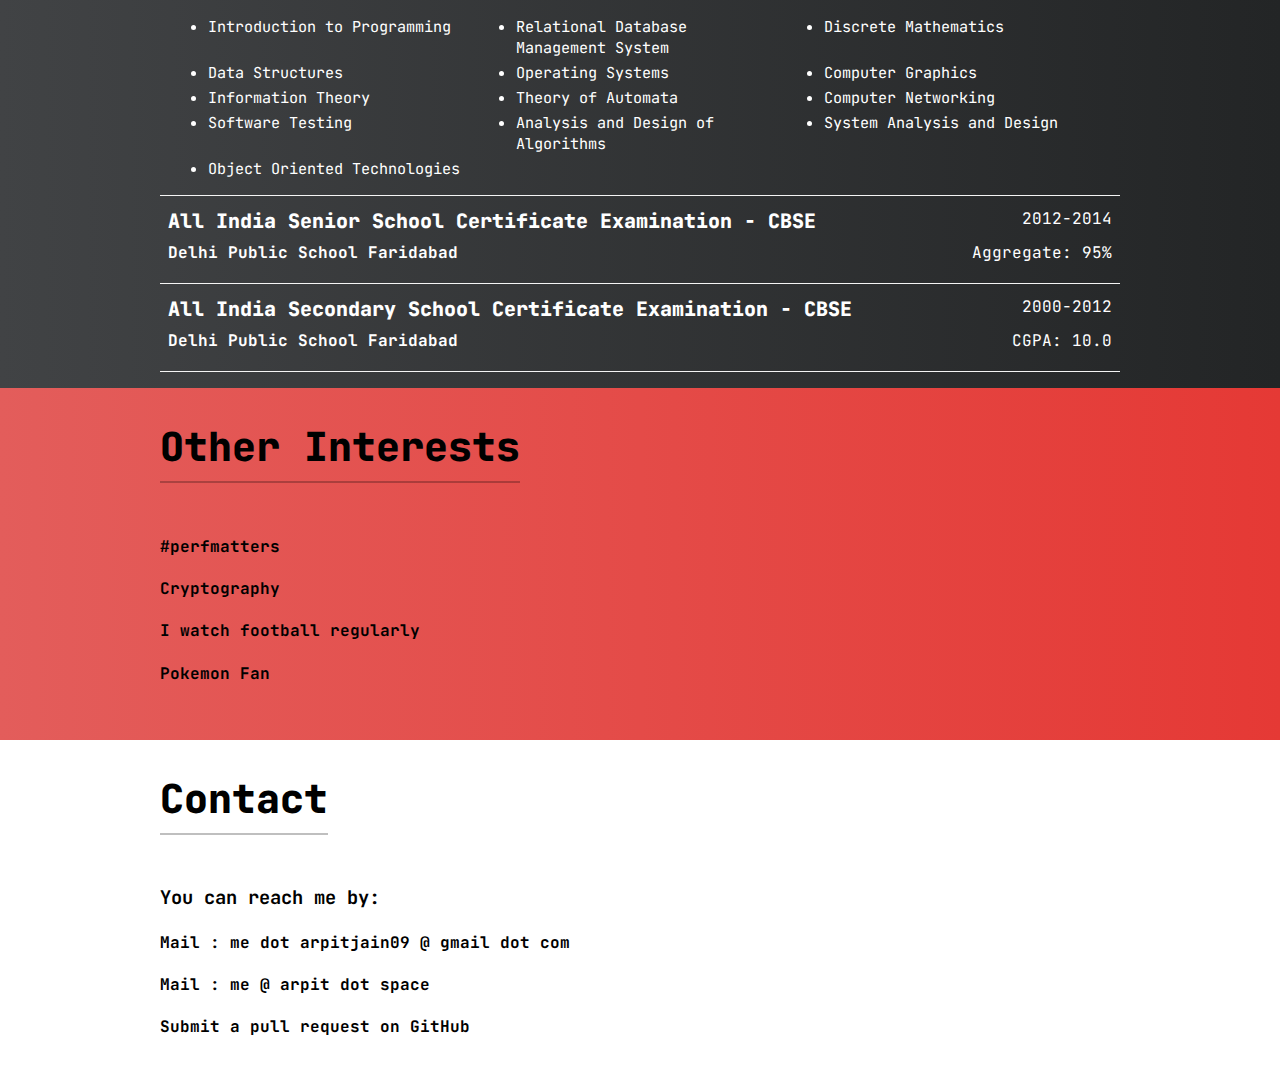
==== commit 85935945: "new build" ====
--- a/index.html
+++ b/index.html
@@ -39,6 +39,17 @@
 
   <title>Arpit Jain</title>
   <link rel="stylesheet" type="text/css" href="main_css.css">
+
+  <link rel="preconnect" href="https://fonts.googleapis.com">
+  <link rel="preconnect" href="https://fonts.gstatic.com" crossorigin>
+  <link href="https://fonts.googleapis.com/css2?family=Schibsted+Grotesk:wght@400;500;600;700;800;900&display=swap"
+    rel="stylesheet">
+  <link
+    href="https://fonts.googleapis.com/css2?family=IBM Plex Mono&amp;family=Schibsted Grotesk:wght@400;700&amp;family=Source Sans Pro:ital,wght@0,400;0,600;1,400;1,600&amp;display=swap"
+    rel="stylesheet" type="text/css" spa-preserve="">
+  <link
+    href="https://fonts.googleapis.com/css2?family=JetBrains Mono&amp;family=Inter:wght@400;700&amp;family=Inter:ital,wght@0,400;0,600;1,400;1,600&amp;display=swap"
+    rel="stylesheet" type="text/css" spa-preserve="">
 </head>
 
 <body>
@@ -185,7 +196,7 @@
           <div class="skill-item-image">
             <img src="./tinified/go.svg.png">
           </div>
-          <div class="skill-item-name">GO</div>
+          <div class="skill-item-name">Go</div>
         </div>
         <div class="skill-item">
           <div class="skill-item-image">
@@ -197,7 +208,7 @@
           <div class="skill-item-image">
             <img src="./tinified/javascript.svg.png">
           </div>
-          <div class="skill-item-name">Javascript</div>
+          <div class="skill-item-name">JavaScript</div>
         </div>
         <div class="skill-item">
           <div class="skill-item-image">
@@ -207,27 +218,15 @@
         </div>
         <div class="skill-item">
           <div class="skill-item-image">
-            <img src="./tinified/ruby.svg.png">
-          </div>
-          <div class="skill-item-name">Ruby</div>
-        </div>
-        <div class="skill-item">
-          <div class="skill-item-image">
-            <img src="./tinified/rails.svg.png">
-          </div>
-          <div class="skill-item-name">Rails</div>
-        </div>
-        <div class="skill-item">
-          <div class="skill-item-image">
-            <img src="./tinified/mysql.svg.png">
-          </div>
-          <div class="skill-item-name">MySQL</div>
-        </div>
-        <div class="skill-item">
-          <div class="skill-item-image">
             <img src="./tinified/redis.svg.png">
           </div>
           <div class="skill-item-name">Redis</div>
+        </div>
+        <div class="skill-item">
+          <div class="skill-item-image">
+            <img src="./tinified/aws.svg.png">
+          </div>
+          <div class="skill-item-name">AWS</div>
         </div>
       </div>
     </div>
@@ -240,7 +239,19 @@
           <div class="skill-item-image">
             <img src="./tinified/bash.svg.png">
           </div>
-          <div class="skill-item-name">Shell scripting</div>
+          <div class="skill-item-name">Bash</div>
+        </div>
+        <div class="skill-item-small">
+          <div class="skill-item-image">
+            <img src="./tinified/postgresql.svg.png">
+          </div>
+          <div class="skill-item-name">Postgres</div>
+        </div>
+        <div class="skill-item-small">
+          <div class="skill-item-image">
+            <img src="./tinified/mysql.svg.png">
+          </div>
+          <div class="skill-item-name">MySQL</div>
         </div>
         <div class="skill-item-small">
           <div class="skill-item-image">
@@ -250,40 +261,17 @@
         </div>
         <div class="skill-item-small">
           <div class="skill-item-image">
-            <img src="./tinified/hugo.svg.png">
-          </div>
-          <div class="skill-item-name">Hugo</div>
-        </div>
-        <div class="skill-item-small">
-          <div class="skill-item-image">
-            <img src="./tinified/tailwinds.svg.png">
-          </div>
-          <div class="skill-item-name">TailwindsCSS</div>
-        </div>
-        <div class="skill-item-small">
-          <div class="skill-item-image">
-            <img src="./tinified/typescript.svg.png">
-          </div>
-          <div class="skill-item-name">TypeScript</div>
-        </div>
-        <div class="skill-item-small">
-          <div class="skill-item-image">
-            <img src="./tinified/postgresql.svg.png">
-          </div>
-          <div class="skill-item-name">Postgres</div>
-        </div>
-        <div class="skill-item-small">
-          <div class="skill-item-image">
-            <img src="./tinified/html5.svg.png">
-          </div>
-          <div class="skill-item-name">HTML</div>
-        </div>
-        <div class="skill-item-small">
-          <div class="skill-item-image">
-            <img src="./tinified/css3.svg.png">
-          </div>
-          <div class="skill-item-name">CSS</div>
-        </div>
+            <img src="./tinified/vue.svg.png">
+          </div>
+          <div class="skill-item-name">Vue</div>
+        </div>
+        <div class="skill-item-small">
+          <div class="skill-item-image">
+            <img src="./tinified/rails.svg.png">
+          </div>
+          <div class="skill-item-name">Rails</div>
+        </div>
+
       </div>
     </div>
   </section>
@@ -318,7 +306,7 @@
       <div class="project">
         <div class="project-title">Progress</div>
         <div class="project-desc">
-          A simple app to help in your online courses<br>
+          A simple desktop app to help in your online courses<br>
           Keep track of your pending lectures, activites, and assignments<br>
           Built using Lit + TailwindsCSS + Wails
         </div>
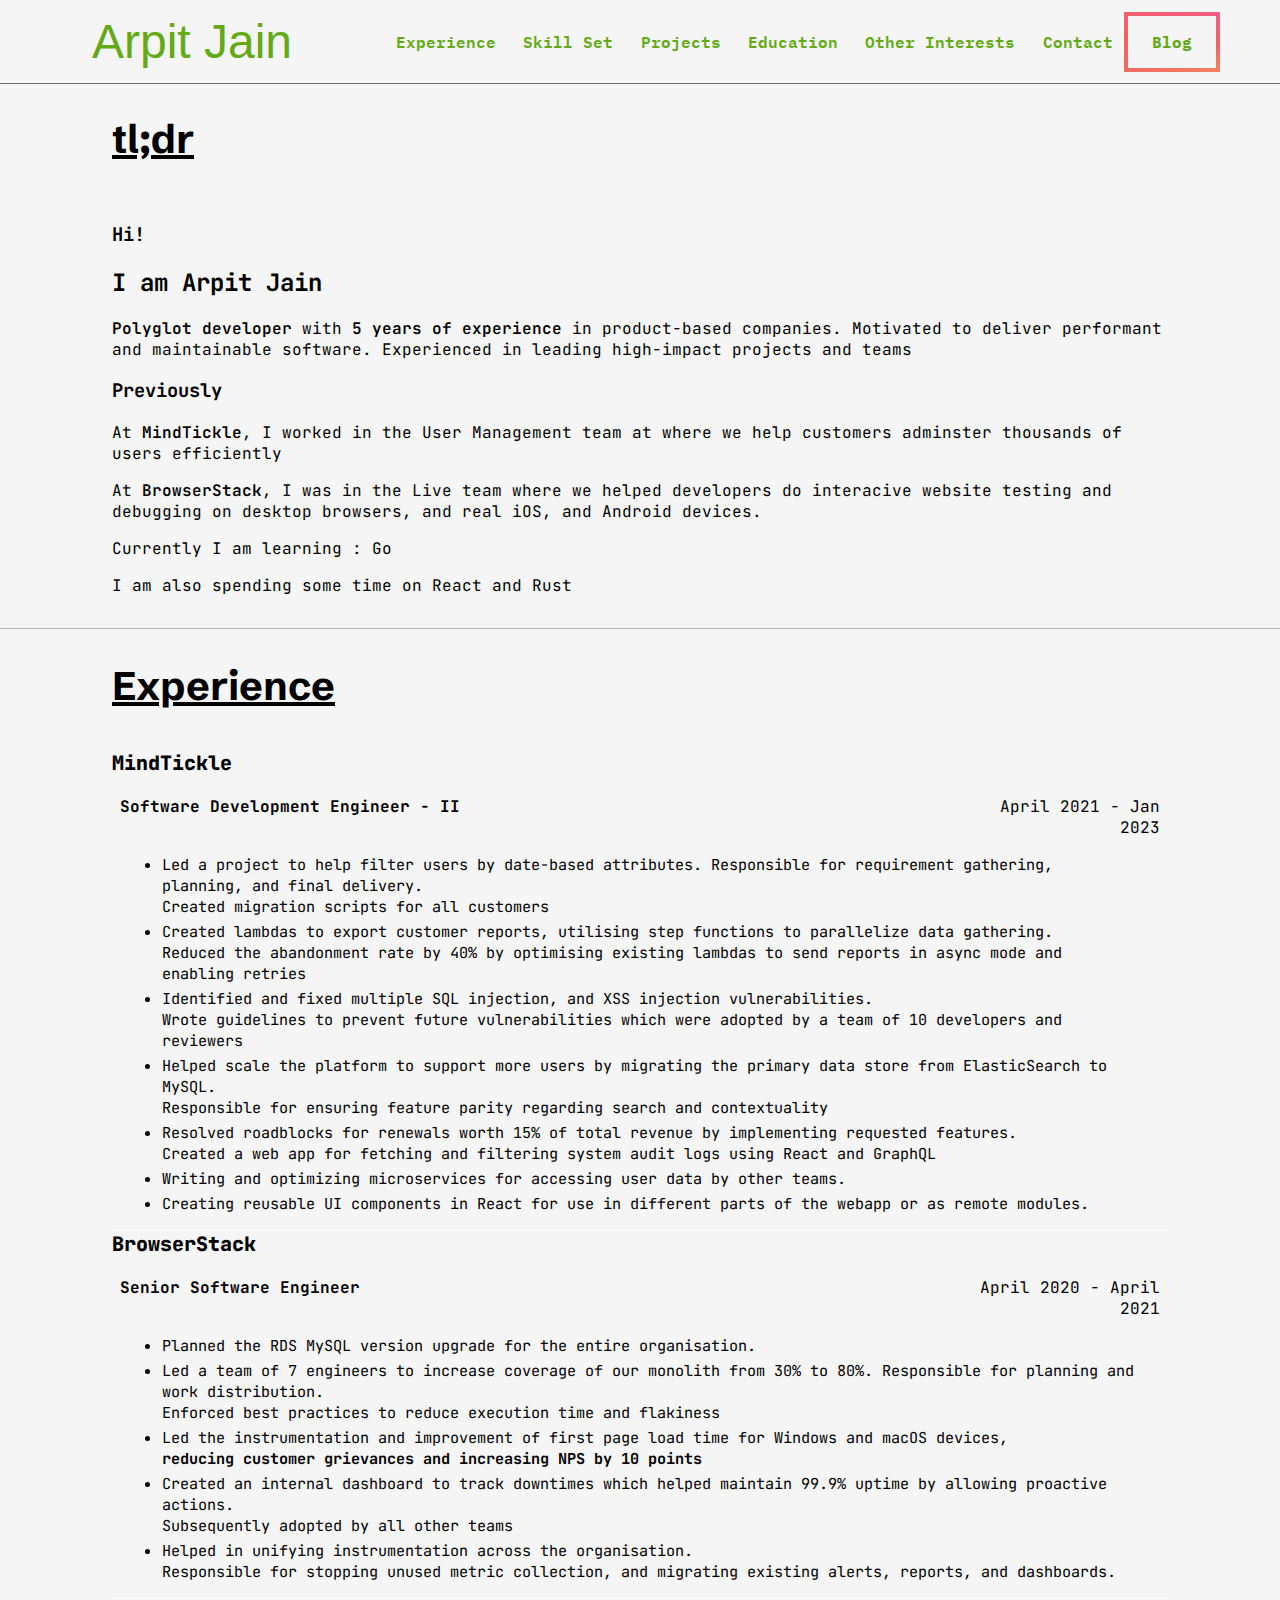
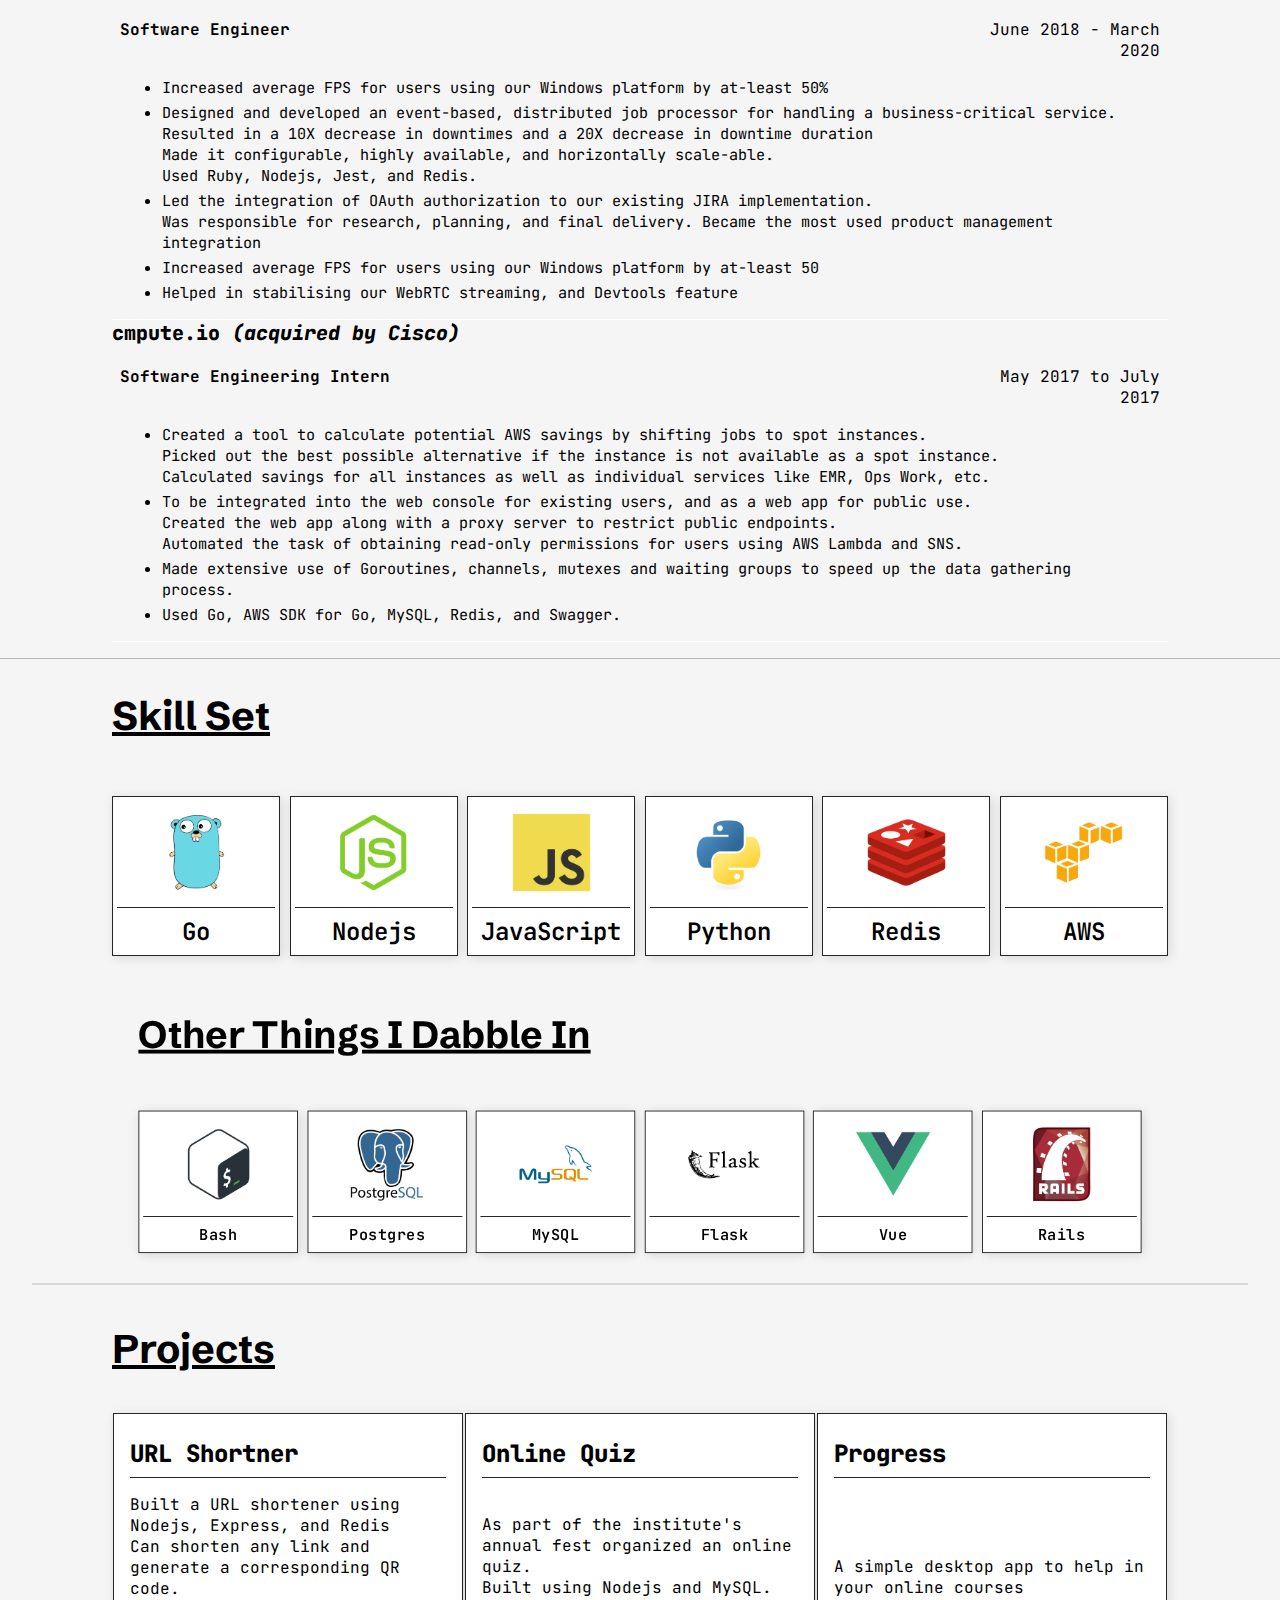
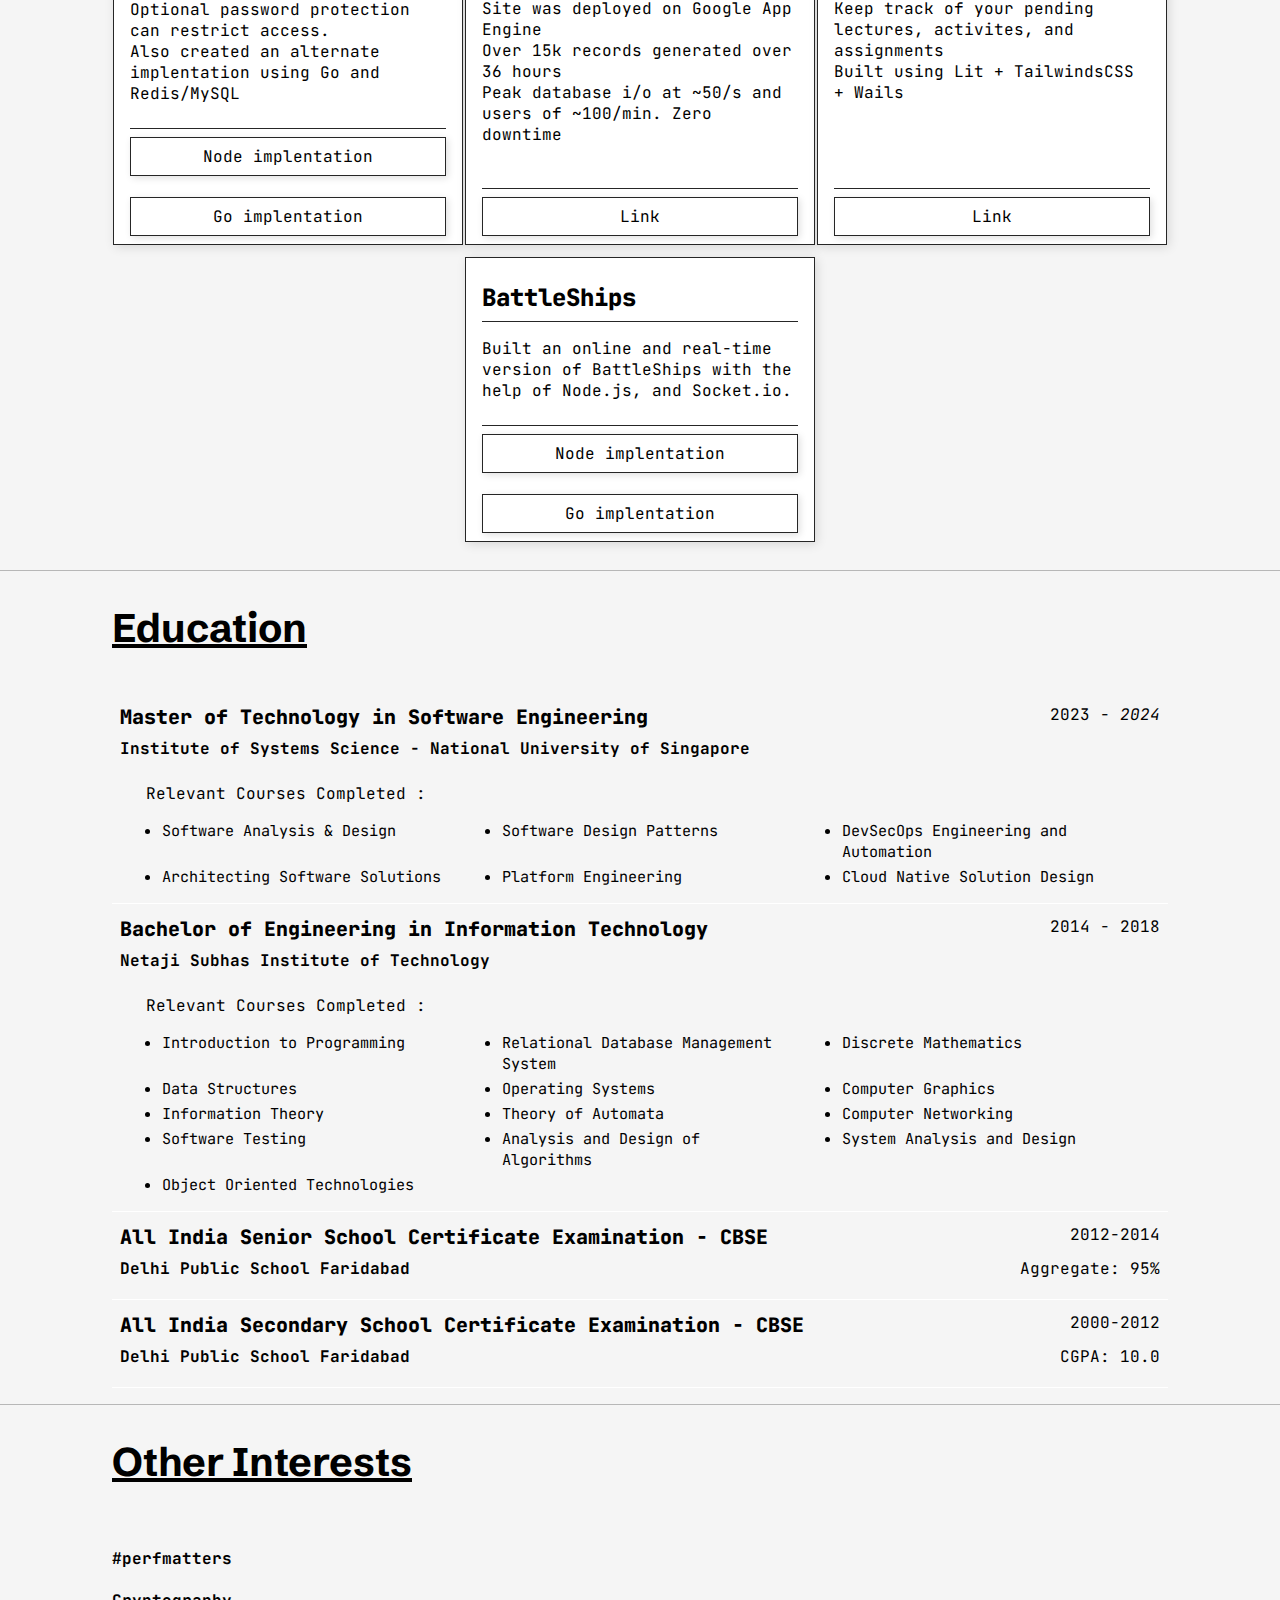
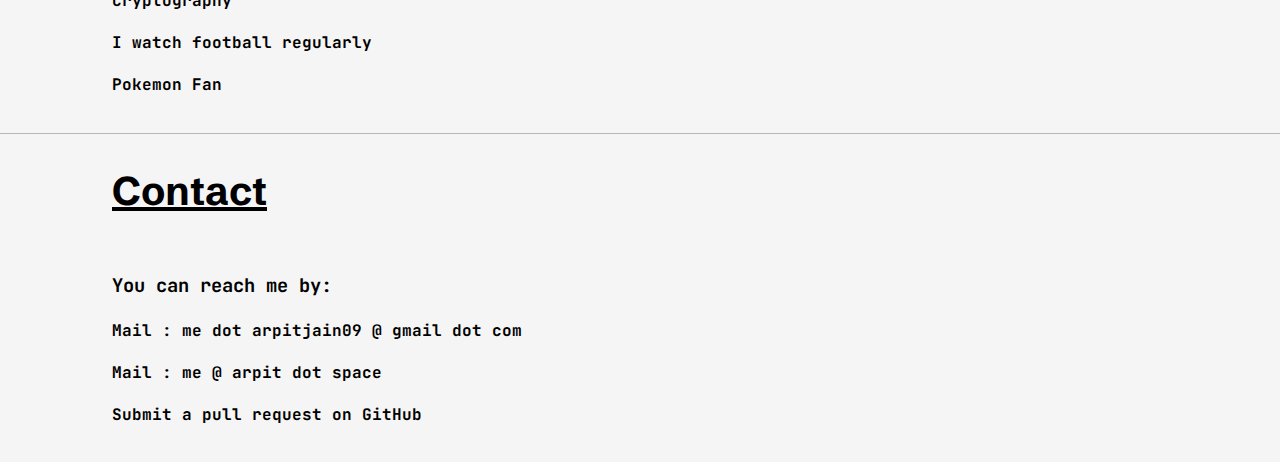
==== commit 0bc4bba0: "no message" ====
--- a/index.html
+++ b/index.html
@@ -44,12 +44,8 @@
   <link rel="preconnect" href="https://fonts.gstatic.com" crossorigin>
   <link href="https://fonts.googleapis.com/css2?family=Schibsted+Grotesk:wght@400;500;600;700;800;900&display=swap"
     rel="stylesheet">
-  <link
-    href="https://fonts.googleapis.com/css2?family=IBM Plex Mono&amp;family=Schibsted Grotesk:wght@400;700&amp;family=Source Sans Pro:ital,wght@0,400;0,600;1,400;1,600&amp;display=swap"
-    rel="stylesheet" type="text/css" spa-preserve="">
-  <link
-    href="https://fonts.googleapis.com/css2?family=JetBrains Mono&amp;family=Inter:wght@400;700&amp;family=Inter:ital,wght@0,400;0,600;1,400;1,600&amp;display=swap"
-    rel="stylesheet" type="text/css" spa-preserve="">
+  <link href="https://fonts.googleapis.com/css2?family=IBM Plex Mono&display=swap" rel="stylesheet" type="text/css">
+  <link href="https://fonts.googleapis.com/css2?family=JetBrains Mono&display=swap" rel="stylesheet" type="text/css">
 </head>
 
 <body>
@@ -67,36 +63,39 @@
         <li><a href="#third">Education</a></li>
         <li><a href="#fifth">Other Interests</a></li>
         <li><a href="#sixth">Contact</a></li>
-        <li><a href="./blog">Blog</a></li>
+        <li><a href="./blog" class="gradient-border">Blog</a></li>
       </ul>
     </nav>
   </header>
   <section id="first">
     <div class="section-header">tl;dr</div>
     <div class="section-content">
-      <h2>Hi!</h2>
-      <h1>I am Arpit Jain</h1>
-      <h3>Polyglot developer with 5 years of experience in product-based companies. Motivated to deliver
-        performant and maintainable software. Experienced in leading high-impact projects and teams</h3>
-      <h3>Previously<br>
-        At MindTickle, I worked in the User Management team at where we help customers adminster thousands of users
-        efficiently <br>
-        At BrowserStack, I was in the Live team where we helped developers do interacive website testing
+      <h3>Hi!</h3>
+      <h2>I am Arpit Jain</h2>
+      <p><span class="bold">Polyglot developer</span> with <span class="bold">5 years of experience</span> in
+        product-based companies. Motivated to deliver
+        performant and maintainable software. Experienced in leading high-impact projects and teams</p>
+      <h3 class="bold">Previously</h3>
+      <p>At <span class="bold">MindTickle</span>, I worked in the User Management team at where we help customers
+        adminster thousands of users
+        efficiently</p>
+      <p>At <span class="bold">BrowserStack</span>, I was in the Live team where we helped developers do interacive
+        website testing
         and
         debugging on desktop
-        browsers, and real iOS, and Android devices.</h3>
-      <h3>
+        browsers, and real iOS, and Android devices.</p>
+      <p>
         Currently I am learning : Go
-        <p>I am also spending some time on React and Rust</p>
-      </h3>
-    </div>
-  </section>
-  <section id="third-">
+      <p>I am also spending some time on React and Rust</p>
+      </p>
+    </div>
+  </section>
+  <section id="third">
     <div class="section-header">Experience</div>
     <div class="section-content">
       <div class="edu">
-        <div class="edu-item">
-          <span class="edu-head">MindTickle</span>
+        <span class="edu-head">MindTickle</span>
+        <div class="edu-item">
           <span class="edu-inst">Software Development Engineer - II</span>
           <span class="edu-year">April 2021 - Jan 2023</span>
           <span class="edu-marks"></span>
@@ -123,8 +122,8 @@
             </ul>
           </div>
         </div>
-        <div class="edu-item">
-          <span class="edu-head">BrowserStack</span>
+        <span class="edu-head">BrowserStack</span>
+        <div class="edu-item">
           <span class="edu-inst">Senior Software Engineer</span>
           <span class="edu-year">April 2020 - April 2021</span>
           <span class="edu-marks"></span>
@@ -167,10 +166,10 @@
             </ul>
           </div>
         </div>
-        <div class="edu-item">
-          <span class="edu-head">cmpute.io <i>(acquired by Cisco)</i></span>
+        <span class="edu-head">cmpute.io <i>(acquired by Cisco)</i></span>
+        <div class="edu-item">
+          <span class="edu-inst">Software Engineering Intern</span>
           <span class="edu-year">May 2017 to July 2017</span>
-          <span class="edu-inst">Software Engineering Intern</span>
           <span class="edu-marks"></span>
           <div class="edu-info">
             <ul class="simpe-col">
--- a/main_css.css
+++ b/main_css.css
@@ -5,6 +5,13 @@
 
 a:visited {
   color: inherit;
+}
+
+:root {
+  --main-background_one: rgb(245, 245, 245);
+
+  --headerFont: "Schibsted Grotesk", -apple-system, BlinkMacSystemFont, "Segoe UI", Helvetica, Arial, sans-serif;
+  --codeFont: "IBM Plex Mono", ui-monospace, SFMono-Regular, SF Mono, Menlo, monospace;
 }
 
 ul {
@@ -18,6 +25,8 @@
   position: relative;
   padding-top: 5.125rem;
   font-family: "JetBrains Mono", "Fira Code", "Open Sans", "sans-serif";
+
+  background: var(--main-background_one);
 }
 
 header {
@@ -27,8 +36,8 @@
   padding: 0.75rem 0rem 0.75rem 0rem;
   width: 100%;
   margin: auto;
-  background-color: #ffffff;
-  border-bottom: 1px rgba(0, 0, 0, 0.25) solid;
+  background-color: var(--main-background_one);
+  border-bottom: 1.5px rgba(0, 0, 0, 0.55) solid;
   color: #64aa17;
   z-index: 10;
 }
@@ -45,8 +54,8 @@
 }
 
 header.displaced {
-  box-shadow: 0px 0px 4px rgba(0, 0, 0, 0.5);
-  border-bottom: 1px transparent solid;
+  box-shadow: 0px 0px 4px rgba(0, 0, 0, 0.95);
+  border-bottom: 1.5px transparent solid;
 }
 
 input[type="checkbox"] {
@@ -87,11 +96,44 @@
   color: #64aa17;
   margin: auto;
   padding: 1rem 0.75rem;
-  border-radius: 6px;
   text-align: center;
   overflow: visible;
   word-break: break-word;
-  font-size: 0.85rem;
+
+  font-weight: 600;
+  font-family: var(--codeFont);
+}
+
+nav ul li:last-child a {
+  font-weight: 900;
+  padding: 1rem 1.5rem;
+  background: var(--main-background_one);
+}
+
+.gradient-border {
+  --border-width: 4px;
+  position: relative;
+}
+
+.gradient-border::after {
+  content: "";
+  top: calc(-1 * var(--border-width));
+  left: calc(-1 * var(--border-width));
+  z-index: -1;
+  width: calc(100% + var(--border-width) * 2);
+  height: calc(100% + var(--border-width) * 2);
+  background-size: 300% 300%;
+  background-position: 0 50%;
+  animation: moveGradient 4s infinite alternate-reverse;
+  position: absolute;
+  /* background-image: conic-gradient(#5f86f2, #a65ff2, #f25fd0, #f25f61, #f2cb5f, #abf25f, #5ff281, #5ff2f0); */
+  background-image: conic-gradient(#f25fd0, #f25f61, #f2cb5f, #f25f61, #f25fd0);
+}
+
+@keyframes moveGradient {
+  50% {
+    background-position: 100% 50%;
+  }
 }
 
 nav ul li a:hover {
@@ -99,86 +141,58 @@
 }
 
 section {
-  min-height: 30rem;
-  padding: 1rem 10rem;
+  max-width: 1280px;
+  margin-left: auto;
+  margin-right: auto;
+  padding: 1rem 7rem;
   overflow: auto;
-  background: white;
-}
-
-#first {
-  background: #dce35b;
-  /* fallback for old browsers */
-  background: -webkit-linear-gradient(to right, #45b649, #dce35b);
-  /* Chrome 10-25, Safari 5.1-6 */
-  background: linear-gradient(to right, #45b649, #dce35b);
-  /* W3C, IE 10+/ Edge, Firefox 16+, Chrome 26+, Opera 12+, Safari 7+ */
-}
+  border-bottom: 1px rgba(0, 0, 0, 0.25) solid;
+}
+
 
 #second {
-  background: #f09819;
-  /* fallback for old browsers */
-  background: -webkit-linear-gradient(to top, #edde5d, #f09819);
-  /* Chrome 10-25, Safari 5.1-6 */
-  background: linear-gradient(to top, #edde5d, #f09819);
-  /* W3C, IE 10+/ Edge, Firefox 16+, Chrome 26+, Opera 12+, Safari 7+ */
+  border-bottom: 0px rgba(0, 0, 0, 0.25) solid;
+
 }
 
 #second-half {
-  background: #edde5d;
-  /* fallback for old browsers */
-  background: -webkit-linear-gradient(to top, #f09819, #edde5d);
-  /* Chrome 10-25, Safari 5.1-6 */
-  background: linear-gradient(to top, #f09819, #edde5d);
-  /* W3C, IE 10+/ Edge, Firefox 16+, Chrome 26+, Opera 12+, Safari 7+ */
-
+  padding-top: 0;
+  transform: scale3d(0.95, 0.95, 1);
+}
+
+
+#third {}
+
+#fourth {}
+
+#fifth {
   min-height: 15rem;
-
-}
-
-
-#third {
-  background: #232526;
-  /* fallback for old browsers */
-  background: -webkit-linear-gradient(to right, #414345, #232526);
-  /* Chrome 10-25, Safari 5.1-6 */
-  background: linear-gradient(to right, #414345, #232526);
-  /* W3C, IE 10+/ Edge, Firefox 16+, Chrome 26+, Opera 12+, Safari 7+ */
-
-  color: #fff;
-}
-
-#fourth {
-  background: #00c6ff;
-  /* fallback for old browsers */
-  background: -webkit-linear-gradient(to right, #0072ff, #00c6ff);
-  /* Chrome 10-25, Safari 5.1-6 */
-  background: linear-gradient(to right, #0072ff, #00c6ff);
-  /* W3C, IE 10+/ Edge, Firefox 16+, Chrome 26+, Opera 12+, Safari 7+ */
-}
-
-#fifth {
-  background: #e53935;
-  /* fallback for old browsers */
-  background: -webkit-linear-gradient(to right, #e35d5b, #e53935);
-  /* Chrome 10-25, Safari 5.1-6 */
-  background: linear-gradient(to right, #e35d5b, #e53935);
-  /* W3C, IE 10+/ Edge, Firefox 16+, Chrome 26+, Opera 12+, Safari 7+ */
-
-  min-height: 20rem;
 }
 
 #sixth {
-  min-height: 20rem;
-  background-color: #ffffff;
+  border-bottom: 0px rgba(0, 0, 0, 0.25) solid;
+  min-height: 15rem;
+}
+
+span.bold {
+  font-weight: 600;
+}
+
+span.bolder {
+  font-weight: 900;
 }
 
 .section-header {
   font-size: 2.5rem;
-  padding: 1rem 0rem 0.5rem 0rem;
+  margin-top: 1rem;
   display: inline-block;
-  border-bottom: 2px solid rgba(0, 0, 0, 0.25);
-  margin-bottom: 2rem;
-  font-weight: 900;
+  margin-bottom: 2.5rem;
+  font-weight: 700;
+
+  text-decoration: underline;
+  text-size-adjust: 100%;
+
+  font-family: var(--headerFont);
 }
 
 .edu-item {
@@ -259,21 +273,22 @@
   align-items: center;
   justify-content: space-between;
   flex-wrap: wrap;
+  margin-top: 1rem;
 }
 
 .skill-item,
 .skill-item-small {
   padding: 1rem 0.25rem 0rem 0.25rem;
   margin-bottom: 1rem;
-  border: 1px solid rgba(0, 0, 0, 0.125);
+  border: 1px solid rgba(0, 0, 0, 0.85);
   box-shadow: 2px 2px 10px 0px rgba(0, 0, 0, 0.125);
-  width: 20%;
+  width: 15%;
   text-align: center;
   background-color: white;
 }
 
 .skill-item-small {
-  width: 17.5%;
+  width: 15%;
 }
 
 .skill-item-image img {
@@ -283,9 +298,18 @@
 .skill-item-name {
   margin-top: 0.5rem;
   padding: 0.5rem 0.25rem 0.5rem 0.25rem;
-  font-weight: 900;
-  border-top: 1px solid rgba(0, 0, 0, 0.25);
-}
+  font-weight: 600;
+  border-top: 1px solid rgba(0, 0, 0, 0.85);
+}
+
+.skill-item-small .skill-item-name {
+  font-size: 1rem;
+}
+
+.skill-item-small .skill-item-image img {
+  width: 50%;
+}
+
 
 #projects {
   display: flex;
@@ -303,13 +327,15 @@
   flex-direction: column;
   justify-content: space-between;
   background: white;
+  border: 1px solid rgba(0, 0, 0, 0.85);
+
 }
 
 .project-title {
   font-weight: 900;
   font-size: 1.5rem;
   padding: 0.5rem 0rem;
-  border-bottom: 1px solid rgba(0, 0, 0, 0.25);
+  border-bottom: 1px solid rgba(0, 0, 0, 0.85);
   margin-bottom: 1rem;
 }
 
@@ -320,7 +346,7 @@
 
 .project-link {
   padding-top: 0.5rem;
-  border-top: 1px solid rgba(0, 0, 0, 0.25);
+  border-top: 1px solid rgba(0, 0, 0, 0.85);
   text-align: center;
 }
 
@@ -330,12 +356,12 @@
   text-align: center;
   background: white;
   box-shadow: 2px 2px 7px 0px rgba(0, 0, 0, 0.125);
-  border: 1px solid rgba(0, 0, 0, 0.125);
+  border: 1px solid rgba(0, 0, 0, 0.85);
 }
 
 .project-link a:hover {
   box-shadow: 2px 2px 7px 0px rgba(50, 50, 255, 0.25);
-  border: 1px solid rgba(50, 50, 255, 0.25);
+  border: 1px solid rgba(50, 50, 255, 0.85);
 }
 
 @media screen and (max-width: 720px) {
@@ -346,7 +372,7 @@
   header {
     display: flex;
     flex-direction: column;
-    border-bottom: 1px #dddddd solid;
+    padding-bottom: 0;
   }
 
   header #head_name {
@@ -354,6 +380,7 @@
   }
 
   header nav {
+    border-top: 1.5px rgba(0, 0, 0, 0.55) solid;
     width: 100%;
     display: none;
     margin-top: 1rem;
@@ -395,7 +422,7 @@
   }
 
   nav ul li {
-    width: 100%;
+    width: 99%;
     display: flex;
   }
 
@@ -444,6 +471,9 @@
 
   .section-header {
     font-size: 2rem;
+    display: block;
+    text-align: center;
+    margin-bottom: 1rem;
   }
 
   #skill-list {
@@ -465,7 +495,7 @@
   }
 
   .skill-item-small {
-    width: 20%;
+    width: 25%;
   }
 
   .project {
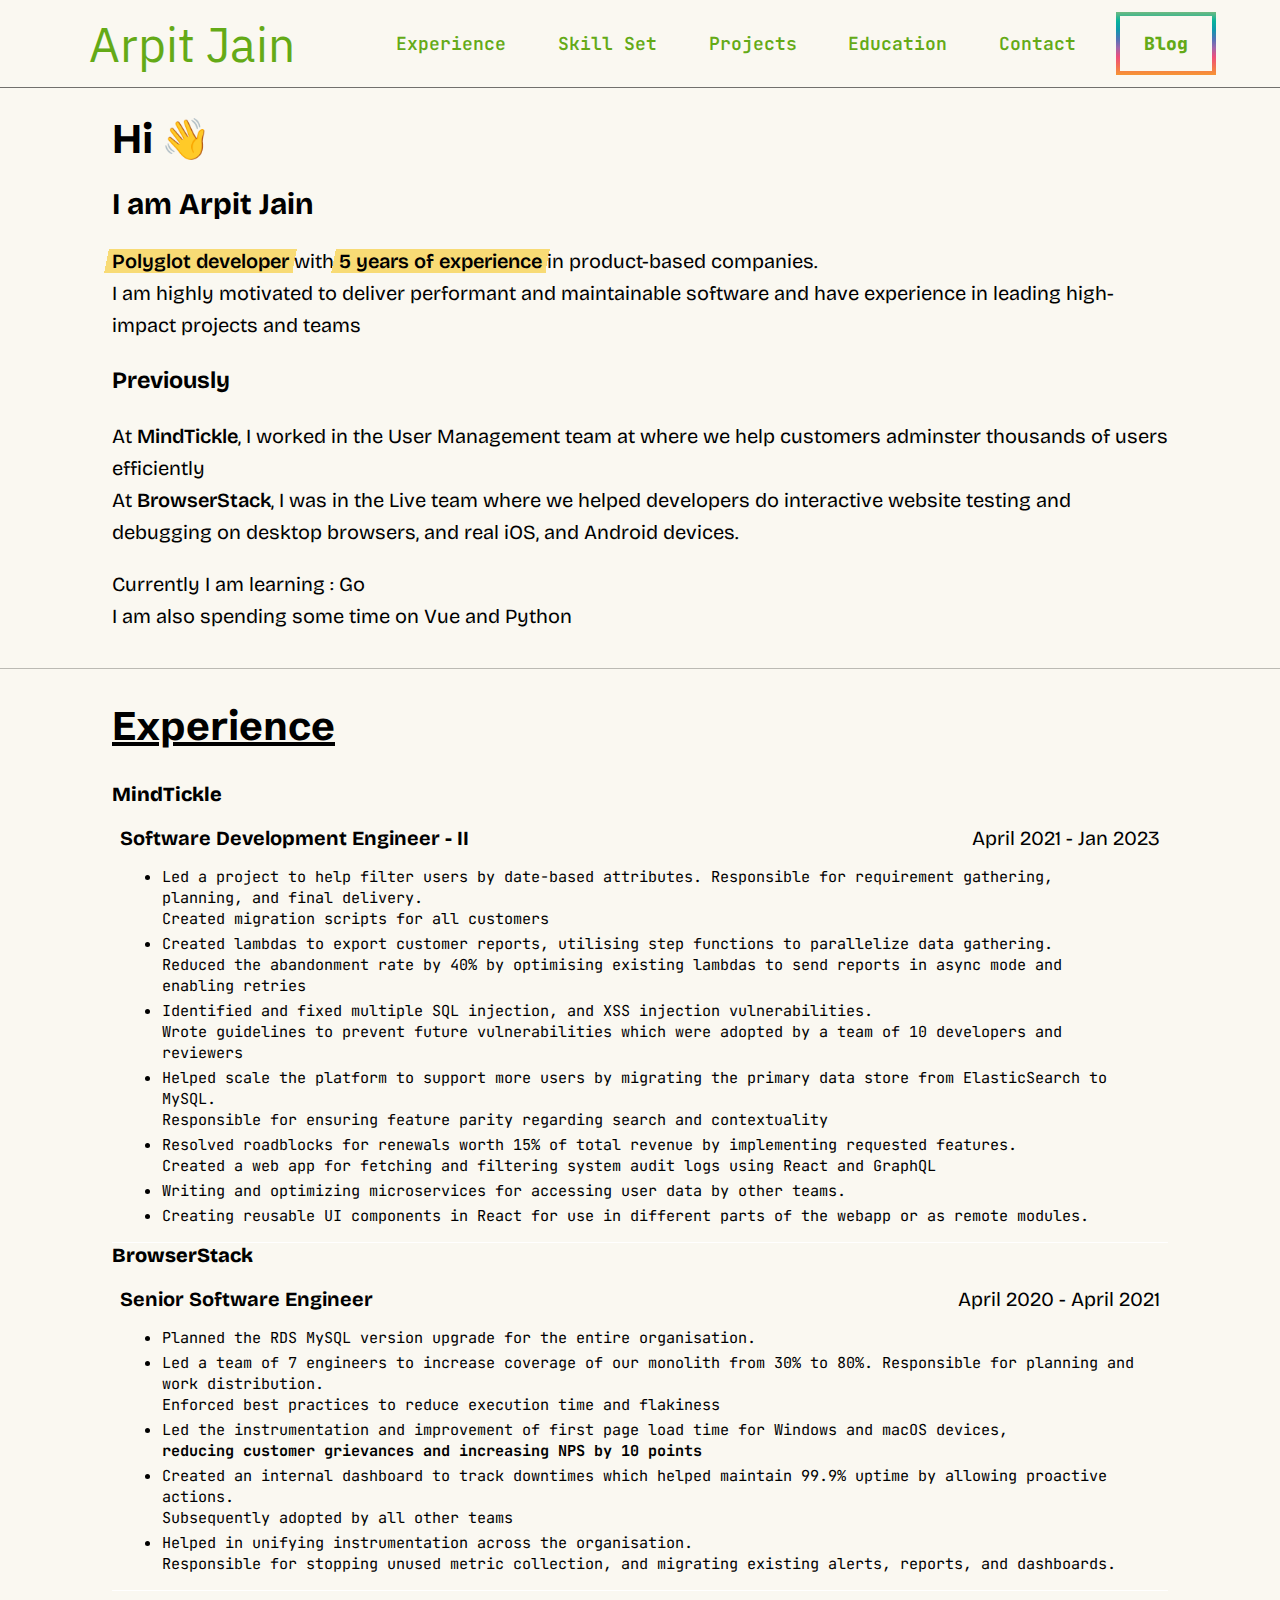
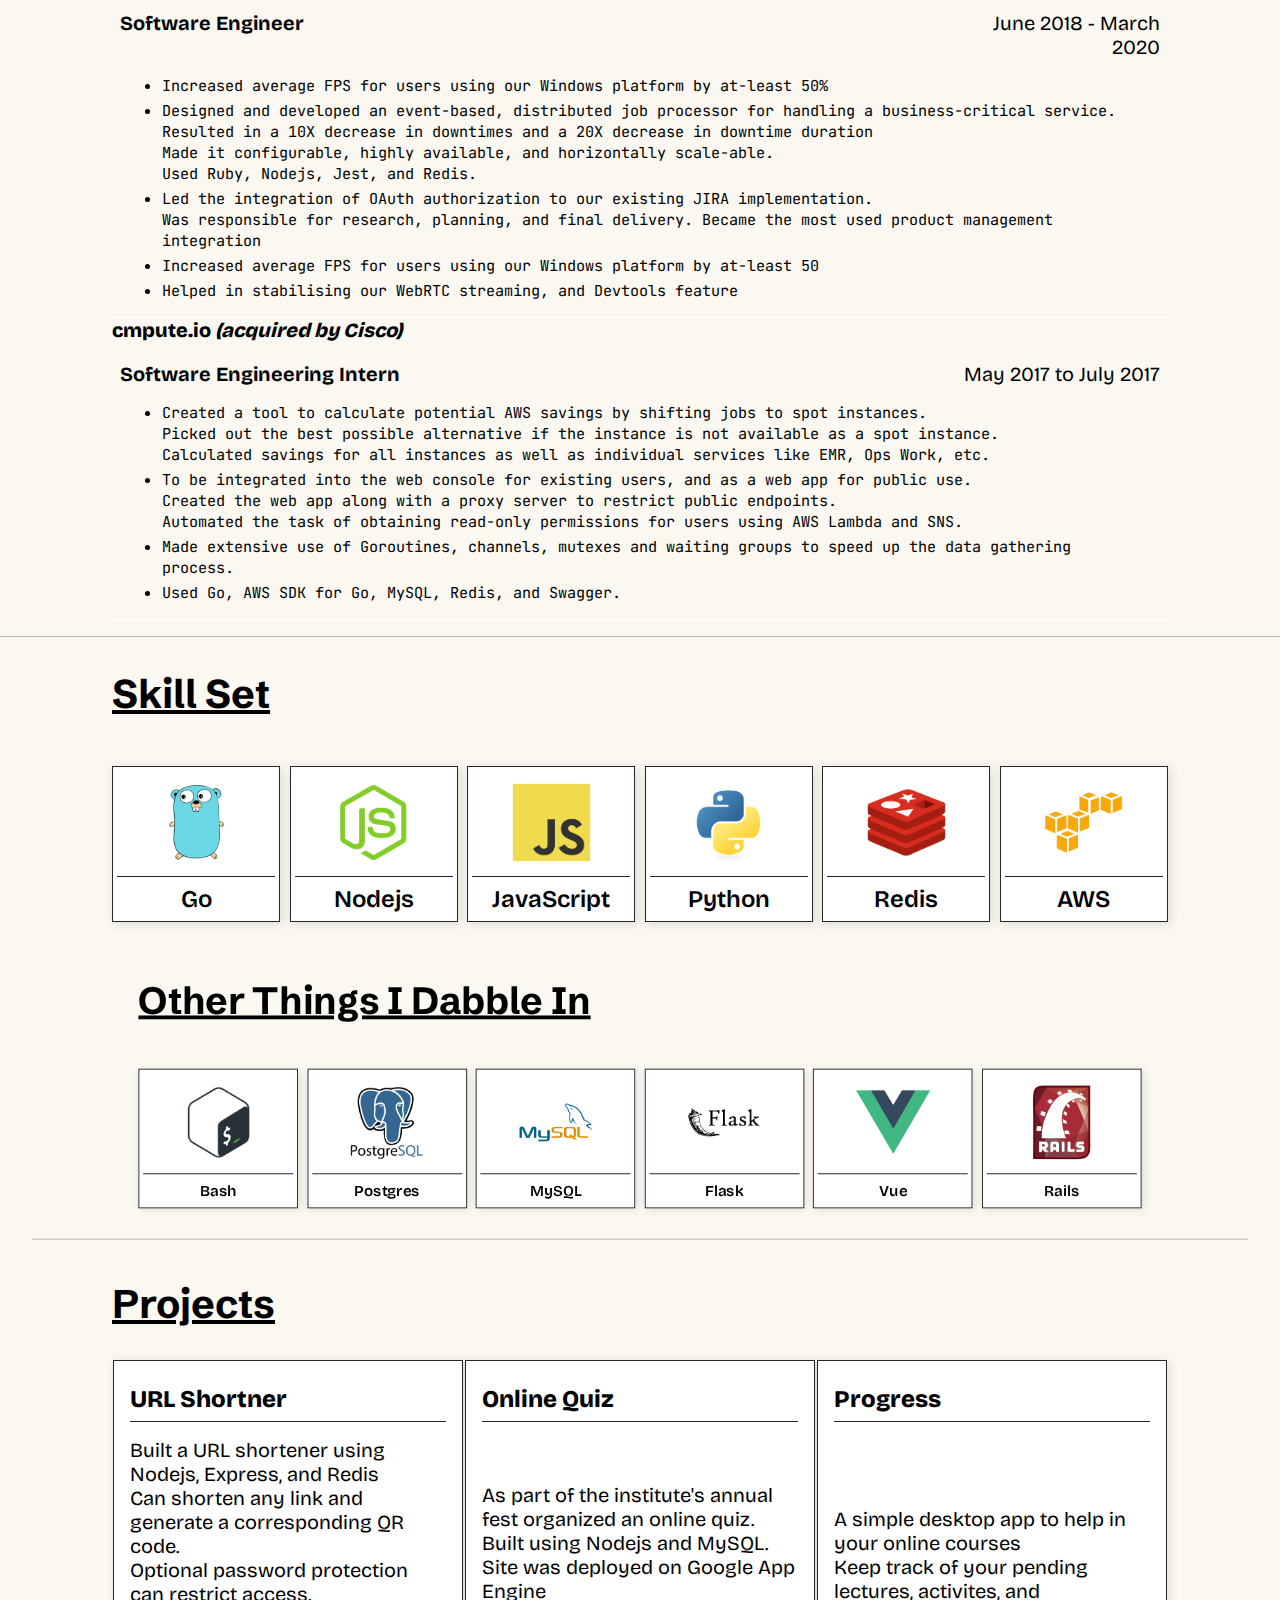
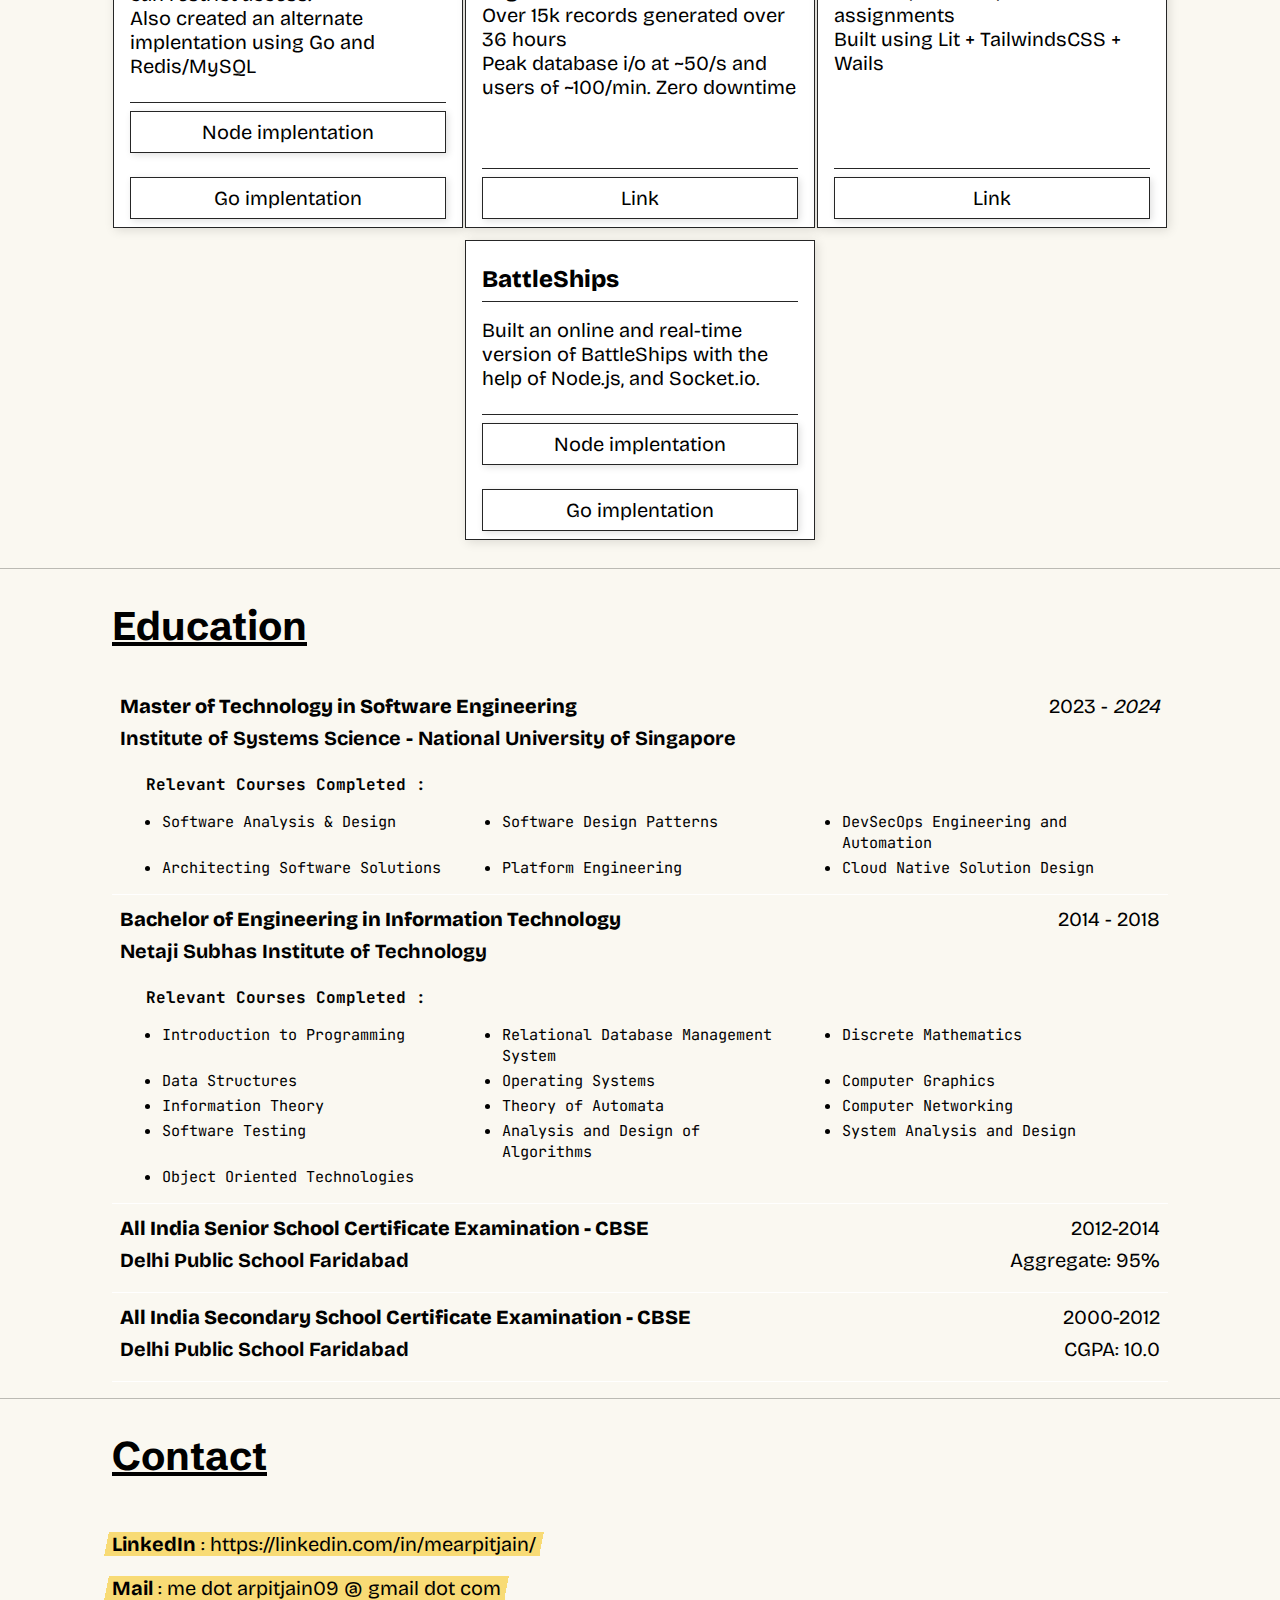
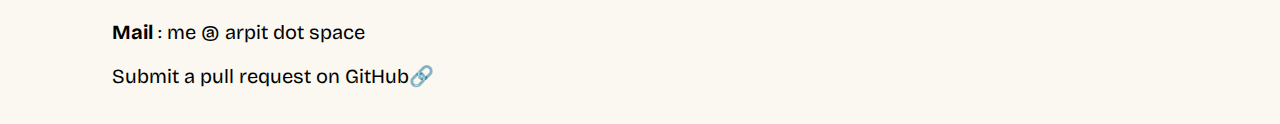
==== commit a2cc6a8b: "new build" ====
--- a/index.html
+++ b/index.html
@@ -44,8 +44,10 @@
   <link rel="preconnect" href="https://fonts.gstatic.com" crossorigin>
   <link href="https://fonts.googleapis.com/css2?family=Schibsted+Grotesk:wght@400;500;600;700;800;900&display=swap"
     rel="stylesheet">
-  <link href="https://fonts.googleapis.com/css2?family=IBM Plex Mono&display=swap" rel="stylesheet" type="text/css">
-  <link href="https://fonts.googleapis.com/css2?family=JetBrains Mono&display=swap" rel="stylesheet" type="text/css">
+  <link href="https://fonts.googleapis.com/css2?family=IBM Plex Sans&display=swap" rel="stylesheet" type="text/css">
+  <link
+    href="https://fonts.googleapis.com/css2?family=JetBrains Mono&amp;family=Bricolage Grotesque:ital,wght@0,350;0,600;1,400;1,600&amp;display=swap"
+    rel="stylesheet" type="text/css" spa-preserve="">
 </head>
 
 <body>
@@ -57,41 +59,45 @@
     <label for="menu_btn" onclick></label>
     <nav>
       <ul>
-        <li><a href="#third-">Experience</a></li>
-        <li><a href="#second">Skill Set</a></li>
-        <li><a href="#fourth">Projects</a></li>
-        <li><a href="#third">Education</a></li>
-        <li><a href="#fifth">Other Interests</a></li>
-        <li><a href="#sixth">Contact</a></li>
-        <li><a href="./blog" class="gradient-border">Blog</a></li>
+        <li><a href="#experience">Experience</a></li>
+        <li><a href="#skills">Skill Set</a></li>
+        <li><a href="#projects">Projects</a></li>
+        <li><a href="#education">Education</a></li>
+        <li><a href="#contact">Contact</a></li>
+        <li class="rainbow"><a href="./blog">Blog</a></li>
       </ul>
     </nav>
   </header>
   <section id="first">
-    <div class="section-header">tl;dr</div>
-    <div class="section-content">
-      <h3>Hi!</h3>
+    <h2 class="section-header">Hi 👋</h2>
+    <div class="section-content">
       <h2>I am Arpit Jain</h2>
-      <p><span class="bold">Polyglot developer</span> with <span class="bold">5 years of experience</span> in
-        product-based companies. Motivated to deliver
-        performant and maintainable software. Experienced in leading high-impact projects and teams</p>
-      <h3 class="bold">Previously</h3>
+      <p>
+        <span class="bold highlighted">Polyglot developer</span> with <span class="bold highlighted">5 years of
+          experience</span> in
+        product-based companies.
+        <br>
+        I am highly motivated to deliver performant and maintainable software and have experience in leading high-impact
+        projects and teams
+      </p>
+      <p>
+      <h3>Previously</h3>
+
       <p>At <span class="bold">MindTickle</span>, I worked in the User Management team at where we help customers
         adminster thousands of users
-        efficiently</p>
-      <p>At <span class="bold">BrowserStack</span>, I was in the Live team where we helped developers do interacive
-        website testing
-        and
-        debugging on desktop
-        browsers, and real iOS, and Android devices.</p>
-      <p>
-        Currently I am learning : Go
-      <p>I am also spending some time on React and Rust</p>
-      </p>
-    </div>
-  </section>
-  <section id="third">
-    <div class="section-header">Experience</div>
+        efficiently <br>
+        At <span class="bold">BrowserStack</span>, I was in the Live team where we helped developers do interactive
+        website testing and debugging on desktop browsers, and real iOS, and Android devices.
+      </p>
+
+      <p>
+        Currently I am learning : Go <br>
+        I am also spending some time on Vue and Python
+      </p>
+    </div>
+  </section>
+  <section id="experience">
+    <h2 class="section-header">Experience</h2>
     <div class="section-content">
       <div class="edu">
         <span class="edu-head">MindTickle</span>
@@ -187,8 +193,8 @@
         </div>
       </div>
   </section>
-  <section id="second">
-    <div class="section-header">Skill Set</div>
+  <section id="skills">
+    <h2 class="section-header">Skill Set</h2>
     <div class="section-content">
       <div id="skill-list">
         <div class="skill-item">
@@ -230,8 +236,8 @@
       </div>
     </div>
   </section>
-  <section id="second-half">
-    <div class="section-header">Other Things I Dabble In</div>
+  <section id="skills-half">
+    <h2 class="section-header">Other Things I Dabble In</h2>
     <div class="section-content">
       <div id="skill-list">
         <div class="skill-item-small">
@@ -274,9 +280,9 @@
       </div>
     </div>
   </section>
-  <section id="fourth">
-    <div class="section-header">Projects</div>
-    <div class="section-content" id="projects">
+  <section id="projects">
+    <h2 class="section-header">Projects</h2>
+    <div class="section-content">
       <div class="project">
         <div class="project-title">URL Shortner</div>
         <div class="project-desc">
@@ -324,8 +330,8 @@
       </div>
     </div>
   </section>
-  <section id="third">
-    <div class="section-header">Education</div>
+  <section id="experience">
+    <h2 class="section-header">Education</h2>
     <div class="section-content">
       <div class="edu">
         <div class="edu-item">
@@ -384,23 +390,32 @@
       </div>
     </div>
   </section>
-  <section id="fifth">
-    <div class="section-header">Other Interests</div>
-    <div class="section-content">
-      <h4>#perfmatters</h4>
-      <h4>Cryptography</h4>
-      <h4>I watch football regularly</h4>
-      <h4>Pokemon Fan</h4>
-      <h4></h4>
-    </div>
-  </section>
-  <section id="sixth">
-    <div class="section-header">Contact</div>
-    <div class="section-content">
-      <h3>You can reach me by:</h3>
-      <h4>Mail : me dot arpitjain09 @ gmail dot com</h4>
-      <h4>Mail : me @ arpit dot space</h4>
-      <h4>Submit a pull request on GitHub</h4>
+  <section id="contact">
+    <h2 class="section-header">Contact</h2>
+    <div class="section-content">
+      <p>
+        <span class="highlighted">
+          <strong>LinkedIn</strong> : <a
+            href="https://www.linkedin.com/in/mearpitjain/">https://linkedin.com/in/mearpitjain/<a>
+        </span>
+      </p>
+      <p>
+        <span class="highlighted">
+          <strong>Mail</strong> : me dot arpitjain09 @ gmail dot com
+        </span>
+      </p>
+      <p>
+        <span class="">
+          <strong>Mail</strong> : me @ arpit dot space
+        </span>
+      </p>
+      <p>
+        <span class="">
+          <a
+            href="https://github.com/antimatter96/antimatter96/issues/new?assignees=antimatter96&labels=&projects=&template=contact.md&title=">Submit
+            a pull request on GitHub🔗<a>
+        </span>
+      </p>
     </div>
   </section>
   <script src="main_js.js"></script>
--- a/main_css.css
+++ b/main_css.css
@@ -1,3 +1,14 @@
+/*
+  CREDITS (this looks nice, where'd you copy it from)
+
+  https://jzhao.xyz/
+  https://brandonkboswell.com/
+*/
+
+html {
+  font-size: 1rem;
+}
+
 a {
   color: initial;
   text-decoration: none;
@@ -8,10 +19,30 @@
 }
 
 :root {
-  --main-background_one: rgb(245, 245, 245);
+  --bg-color-main: #faf8f1;
 
   --headerFont: "Schibsted Grotesk", -apple-system, BlinkMacSystemFont, "Segoe UI", Helvetica, Arial, sans-serif;
-  --codeFont: "IBM Plex Mono", ui-monospace, SFMono-Regular, SF Mono, Menlo, monospace;
+  --codeFont: "JetBrains Mono", ui-monospace, SFMono-Regular, SF Mono, Menlo, monospace;
+  --mainFont: "Bricolage Grotesque";
+
+  --titleFont: "IBM Plex Sans", "Open Sans", sans-serif;
+}
+
+:root {
+  --mark-color: #f8db75;
+  --mark-skew: 0.25em;
+  --mark-height: 1.2em;
+  --mark-overlap: 0.4em;
+}
+
+.highlighted {
+  margin-inline: calc(var(--mark-overlap) * -1);
+  padding-inline: var(--mark-overlap);
+  background-color: transparent;
+  background-image: linear-gradient(to bottom right, transparent 50%, var(--mark-color) 50%), linear-gradient(var(--mark-color), var(--mark-color)), linear-gradient(to top left, transparent 50%, var(--mark-color) 50%);
+  background-size: var(--mark-skew) var(--mark-height), calc(100% - var(--mark-skew) * 2 + 1px) var(--mark-height), var(--mark-skew) var(--mark-height);
+  background-position: left center, center, right center;
+  background-repeat: no-repeat;
 }
 
 ul {
@@ -24,9 +55,9 @@
   margin: auto;
   position: relative;
   padding-top: 5.125rem;
-  font-family: "JetBrains Mono", "Fira Code", "Open Sans", "sans-serif";
-
-  background: var(--main-background_one);
+  font-family: var(--mainFont);
+
+  background: var(--bg-color-main);
 }
 
 header {
@@ -36,7 +67,7 @@
   padding: 0.75rem 0rem 0.75rem 0rem;
   width: 100%;
   margin: auto;
-  background-color: var(--main-background_one);
+  background-color: var(--bg-color-main);
   border-bottom: 1.5px rgba(0, 0, 0, 0.55) solid;
   color: #64aa17;
   z-index: 10;
@@ -50,7 +81,7 @@
   display: flex;
   justify-content: center;
   align-items: center;
-  font-family: "IBM Plex Sans", "Open Sans", sans-serif;
+  font-family: var(--titleFont)
 }
 
 header.displaced {
@@ -83,9 +114,10 @@
   list-style: none;
   display: flex;
   width: 100%;
-  /* height: 100%; */
   align-items: center;
   justify-content: space-between;
+
+  font-size: 1.125rem;
 }
 
 nav ul li {
@@ -107,34 +139,65 @@
 nav ul li:last-child a {
   font-weight: 900;
   padding: 1rem 1.5rem;
-  background: var(--main-background_one);
-}
-
-.gradient-border {
+  background: var(--bg-color-main);
+}
+
+
+/*
+
+https://codepen.io/web-dot-dev/pen/BarmdyM
+https://codepen.io/mike-schultz/pen/NgQvGO
+
+*/
+:root {
+  --angle: 45deg;
+  --opacity: 0.5;
+}
+
+.rainbow,
+.rainbow::before,
+.rainbow::after {
+  box-sizing: border-box;
+}
+
+.rainbow {
+  place-content: center;
+
   --border-width: 4px;
-  position: relative;
-}
-
-.gradient-border::after {
-  content: "";
-  top: calc(-1 * var(--border-width));
-  left: calc(-1 * var(--border-width));
-  z-index: -1;
-  width: calc(100% + var(--border-width) * 2);
-  height: calc(100% + var(--border-width) * 2);
-  background-size: 300% 300%;
-  background-position: 0 50%;
-  animation: moveGradient 4s infinite alternate-reverse;
-  position: absolute;
-  /* background-image: conic-gradient(#5f86f2, #a65ff2, #f25fd0, #f25f61, #f2cb5f, #abf25f, #5ff281, #5ff2f0); */
-  background-image: conic-gradient(#f25fd0, #f25f61, #f2cb5f, #f25f61, #f25fd0);
-}
-
-@keyframes moveGradient {
-  50% {
-    background-position: 100% 50%;
-  }
-}
+
+  border: var(--border-width) dotted transparent;
+
+  background-image:
+    linear-gradient(to right,
+      rgb(255 255 255 / var(--opacity)),
+      rgb(255 255 255 / var(--opacity))),
+    linear-gradient(var(--angle), #f79533, #f37055, #ef4e7b, #a166ab, #5073b8, #1098ad, #07b39b, #6fba82);
+
+  background-origin: border-box;
+  background-clip: padding-box, border-box;
+}
+
+
+/* Animate when Houdini is available */
+@supports (background: paint(houdini)) {
+  @property --angle {
+    syntax: "<angle>";
+    initial-value: 0deg;
+    inherits: false;
+  }
+
+
+  @keyframes rotate {
+    to {
+      --angle: 360deg;
+    }
+  }
+
+  .rainbow {
+    animation: rotate 5s linear infinite alternate-reverse;
+  }
+}
+
 
 nav ul li a:hover {
   color: black;
@@ -149,27 +212,24 @@
   border-bottom: 1px rgba(0, 0, 0, 0.25) solid;
 }
 
-
-#second {
+#skills {
   border-bottom: 0px rgba(0, 0, 0, 0.25) solid;
-
-}
-
-#second-half {
+}
+
+#skills-half {
   padding-top: 0;
   transform: scale3d(0.95, 0.95, 1);
 }
 
-
-#third {}
-
-#fourth {}
+#experience {}
+
+#projects {}
 
 #fifth {
   min-height: 15rem;
 }
 
-#sixth {
+#contact {
   border-bottom: 0px rgba(0, 0, 0, 0.25) solid;
   min-height: 15rem;
 }
@@ -186,13 +246,26 @@
   font-size: 2.5rem;
   margin-top: 1rem;
   display: inline-block;
-  margin-bottom: 2.5rem;
+  margin-bottom: 2rem;
   font-weight: 700;
 
   text-decoration: underline;
   text-size-adjust: 100%;
 
   font-family: var(--headerFont);
+}
+
+#first .section-header {
+  text-decoration: none;
+  margin-bottom: 0rem;
+}
+
+.section-content {
+  font-size: 1.25rem;
+}
+
+#first .section-content {
+  line-height: 2rem;
 }
 
 .edu-item {
@@ -220,6 +293,8 @@
 .edu-inst {
   font-weight: 700;
   width: 75%;
+
+  font-size: 1.25rem;
 }
 
 .edu-year {
@@ -237,6 +312,12 @@
   font-weight: normal;
   width: 95%;
   margin: auto;
+
+  font-family: var(--codeFont);
+}
+
+.edu-info p {
+  font-weight: bolder;
 }
 
 ul.two-three-col {
@@ -311,7 +392,7 @@
 }
 
 
-#projects {
+#projects .section-content {
   display: flex;
   justify-content: space-around;
   flex-wrap: wrap;
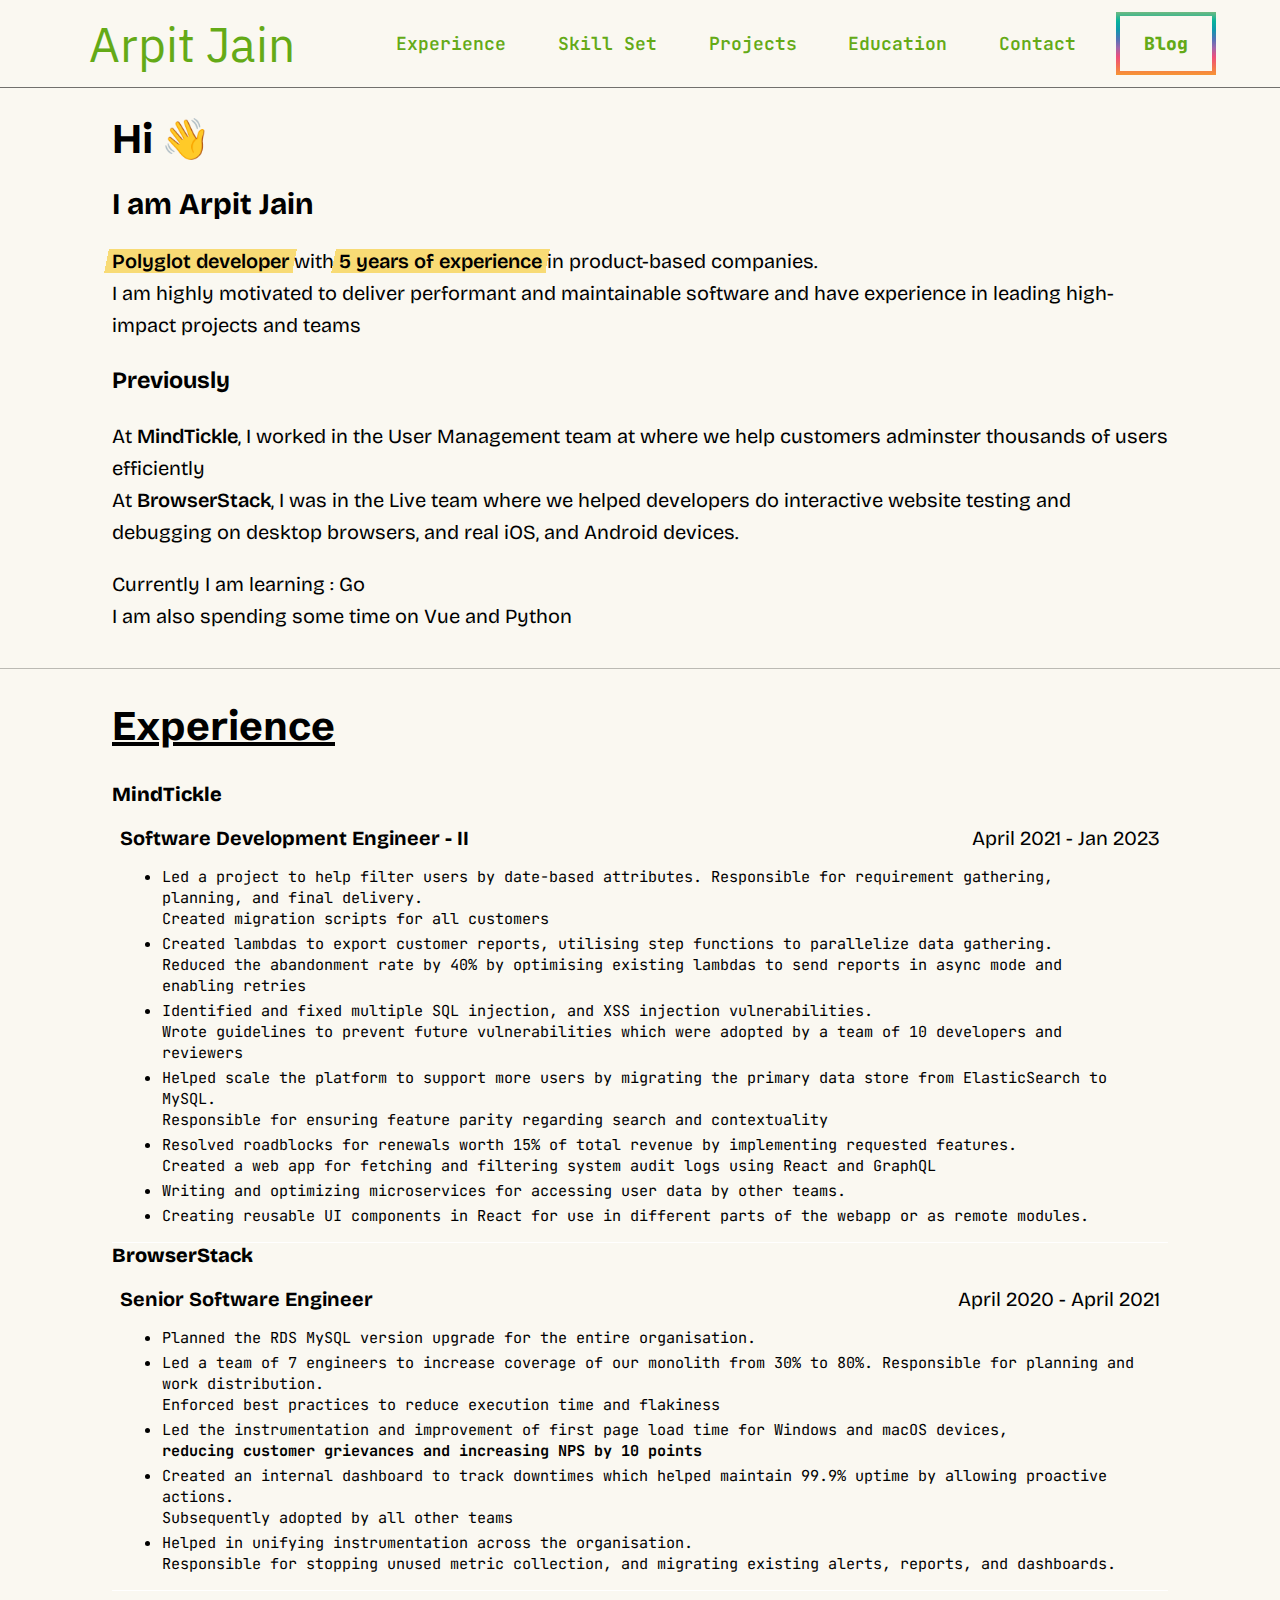
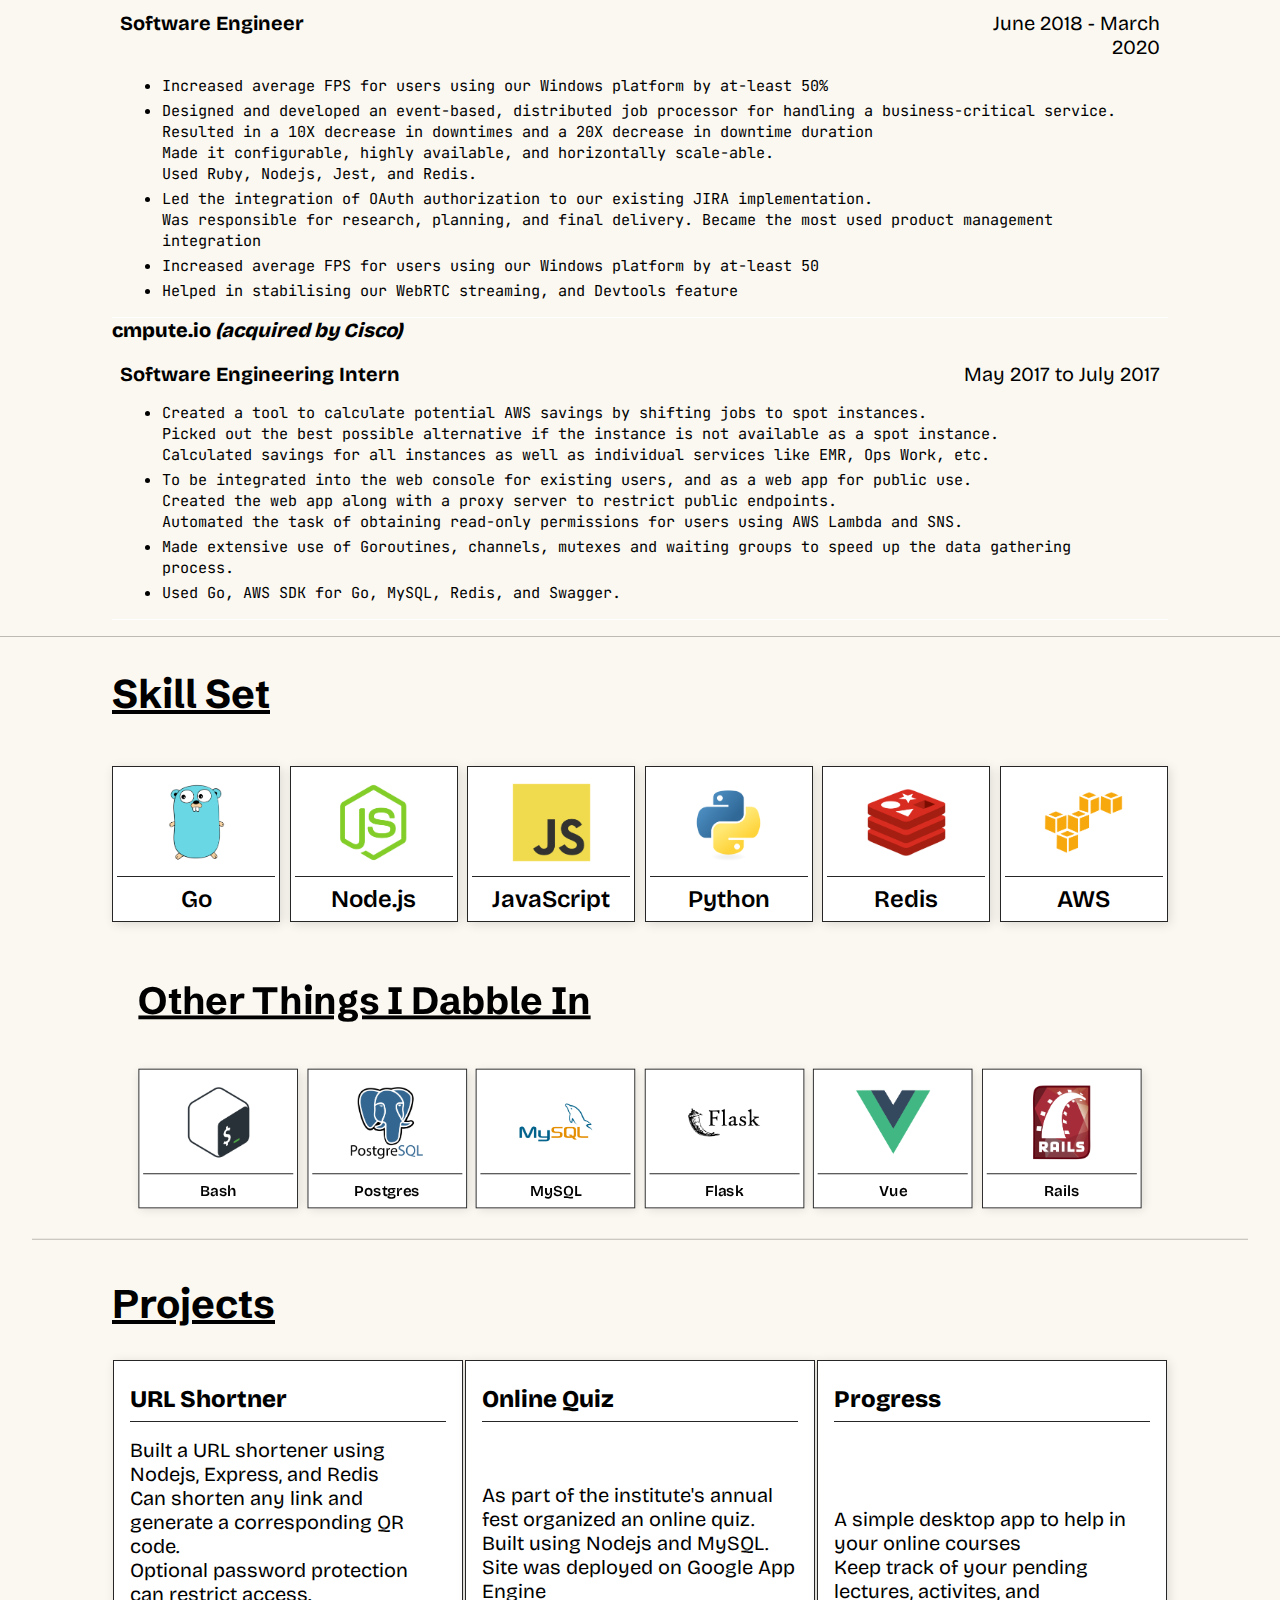
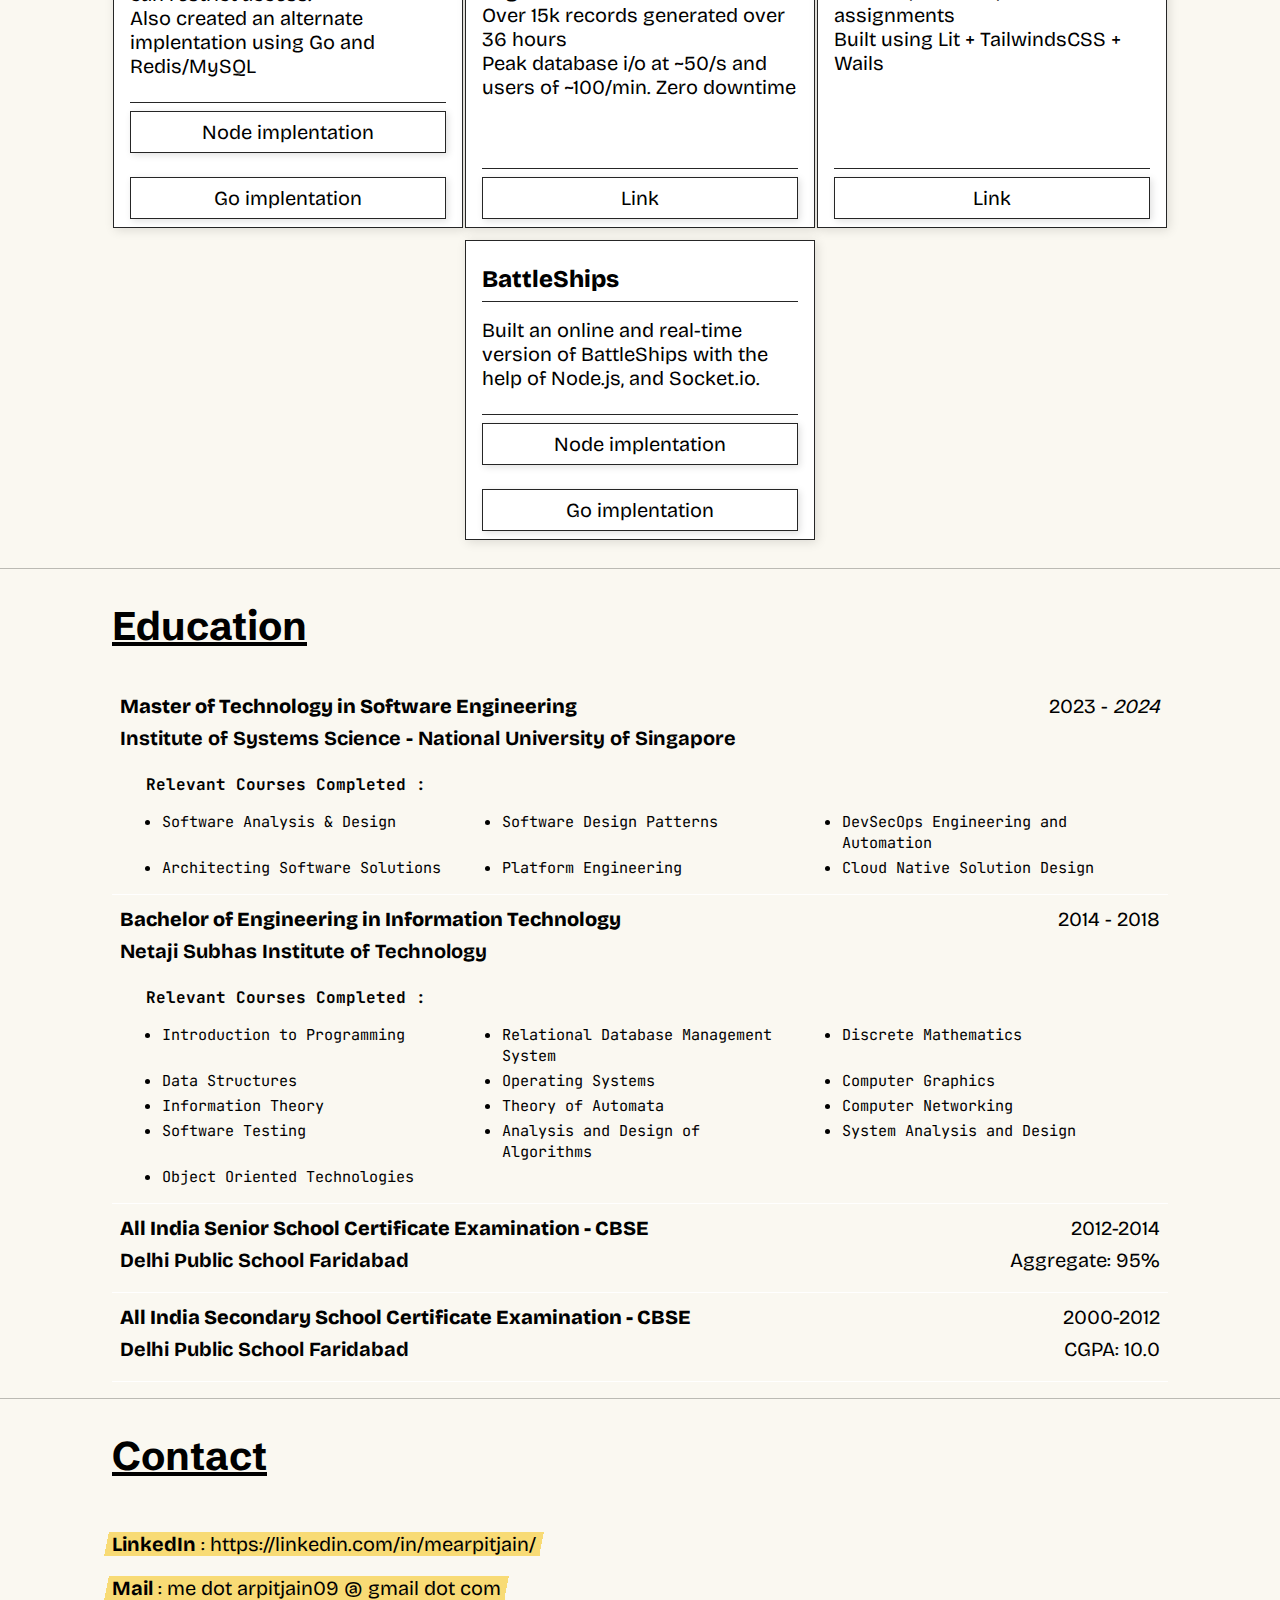
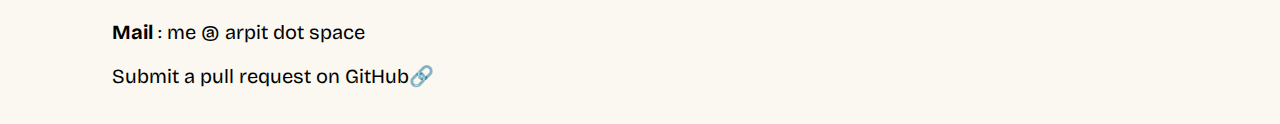
==== commit 5b5f6489: "new build" ====
--- a/index.html
+++ b/index.html
@@ -42,9 +42,10 @@
 
   <link rel="preconnect" href="https://fonts.googleapis.com">
   <link rel="preconnect" href="https://fonts.gstatic.com" crossorigin>
-  <link href="https://fonts.googleapis.com/css2?family=Schibsted+Grotesk:wght@400;500;600;700;800;900&display=swap"
+  <link href="https://fonts.googleapis.com/css2?family=Schibsted+Grotesk:wght@500;600;700;800;900&display=swap"
     rel="stylesheet">
-  <link href="https://fonts.googleapis.com/css2?family=IBM Plex Sans&display=swap" rel="stylesheet" type="text/css">
+  <link href="https://fonts.googleapis.com/css2?family=IBM Plex Sans&display=swap&text=Arpit Jain" rel="stylesheet"
+    type="text/css">
   <link
     href="https://fonts.googleapis.com/css2?family=JetBrains Mono&amp;family=Bricolage Grotesque:ital,wght@0,350;0,600;1,400;1,600&amp;display=swap"
     rel="stylesheet" type="text/css" spa-preserve="">
@@ -199,37 +200,37 @@
       <div id="skill-list">
         <div class="skill-item">
           <div class="skill-item-image">
-            <img src="./tinified/go.svg.png">
+            <img loading="lazy" alt="Go" src="./tinified/go.svg.png">
           </div>
           <div class="skill-item-name">Go</div>
         </div>
         <div class="skill-item">
           <div class="skill-item-image">
-            <img src="./tinified/nodejs.svg.png">
-          </div>
-          <div class="skill-item-name">Nodejs</div>
-        </div>
-        <div class="skill-item">
-          <div class="skill-item-image">
-            <img src="./tinified/javascript.svg.png">
+            <img loading="lazy" alt="Node.js" src="./tinified/nodejs.svg.png">
+          </div>
+          <div class="skill-item-name">Node.js</div>
+        </div>
+        <div class="skill-item">
+          <div class="skill-item-image">
+            <img loading="lazy" alt="JavaScript" src="./tinified/javascript.svg.png">
           </div>
           <div class="skill-item-name">JavaScript</div>
         </div>
         <div class="skill-item">
           <div class="skill-item-image">
-            <img src="./tinified/python.svg.png">
+            <img loading="lazy" alt="Python" src="./tinified/python.svg.png">
           </div>
           <div class="skill-item-name">Python</div>
         </div>
         <div class="skill-item">
           <div class="skill-item-image">
-            <img src="./tinified/redis.svg.png">
+            <img loading="lazy" alt="Redis" src="./tinified/redis.svg.png">
           </div>
           <div class="skill-item-name">Redis</div>
         </div>
         <div class="skill-item">
           <div class="skill-item-image">
-            <img src="./tinified/aws.svg.png">
+            <img loading="lazy" alt="AWS" src="./tinified/aws.svg.png">
           </div>
           <div class="skill-item-name">AWS</div>
         </div>
@@ -242,41 +243,40 @@
       <div id="skill-list">
         <div class="skill-item-small">
           <div class="skill-item-image">
-            <img src="./tinified/bash.svg.png">
+            <img loading="lazy" alt="Bash" src="./tinified/bash.svg.png">
           </div>
           <div class="skill-item-name">Bash</div>
         </div>
         <div class="skill-item-small">
           <div class="skill-item-image">
-            <img src="./tinified/postgresql.svg.png">
+            <img loading="lazy" alt="Postgres" src="./tinified/postgresql.svg.png">
           </div>
           <div class="skill-item-name">Postgres</div>
         </div>
         <div class="skill-item-small">
           <div class="skill-item-image">
-            <img src="./tinified/mysql.svg.png">
+            <img loading="lazy" alt="MySQL" src="./tinified/mysql.svg.png">
           </div>
           <div class="skill-item-name">MySQL</div>
         </div>
         <div class="skill-item-small">
           <div class="skill-item-image">
-            <img src="./tinified/flask.svg.png">
+            <img loading="lazy" alt="Flask" src="./tinified/flask.svg.png">
           </div>
           <div class="skill-item-name">Flask</div>
         </div>
         <div class="skill-item-small">
           <div class="skill-item-image">
-            <img src="./tinified/vue.svg.png">
+            <img loading="lazy" alt="Vue" src="./tinified/vue.svg.png">
           </div>
           <div class="skill-item-name">Vue</div>
         </div>
         <div class="skill-item-small">
           <div class="skill-item-image">
-            <img src="./tinified/rails.svg.png">
+            <img loading="lazy" alt="Rails" src="./tinified/rails.svg.png">
           </div>
           <div class="skill-item-name">Rails</div>
         </div>
-
       </div>
     </div>
   </section>
@@ -330,7 +330,7 @@
       </div>
     </div>
   </section>
-  <section id="experience">
+  <section id="education">
     <h2 class="section-header">Education</h2>
     <div class="section-content">
       <div class="edu">
--- a/main_css.css
+++ b/main_css.css
@@ -24,7 +24,6 @@
   --headerFont: "Schibsted Grotesk", -apple-system, BlinkMacSystemFont, "Segoe UI", Helvetica, Arial, sans-serif;
   --codeFont: "JetBrains Mono", ui-monospace, SFMono-Regular, SF Mono, Menlo, monospace;
   --mainFont: "Bricolage Grotesque";
-
   --titleFont: "IBM Plex Sans", "Open Sans", sans-serif;
 }
 
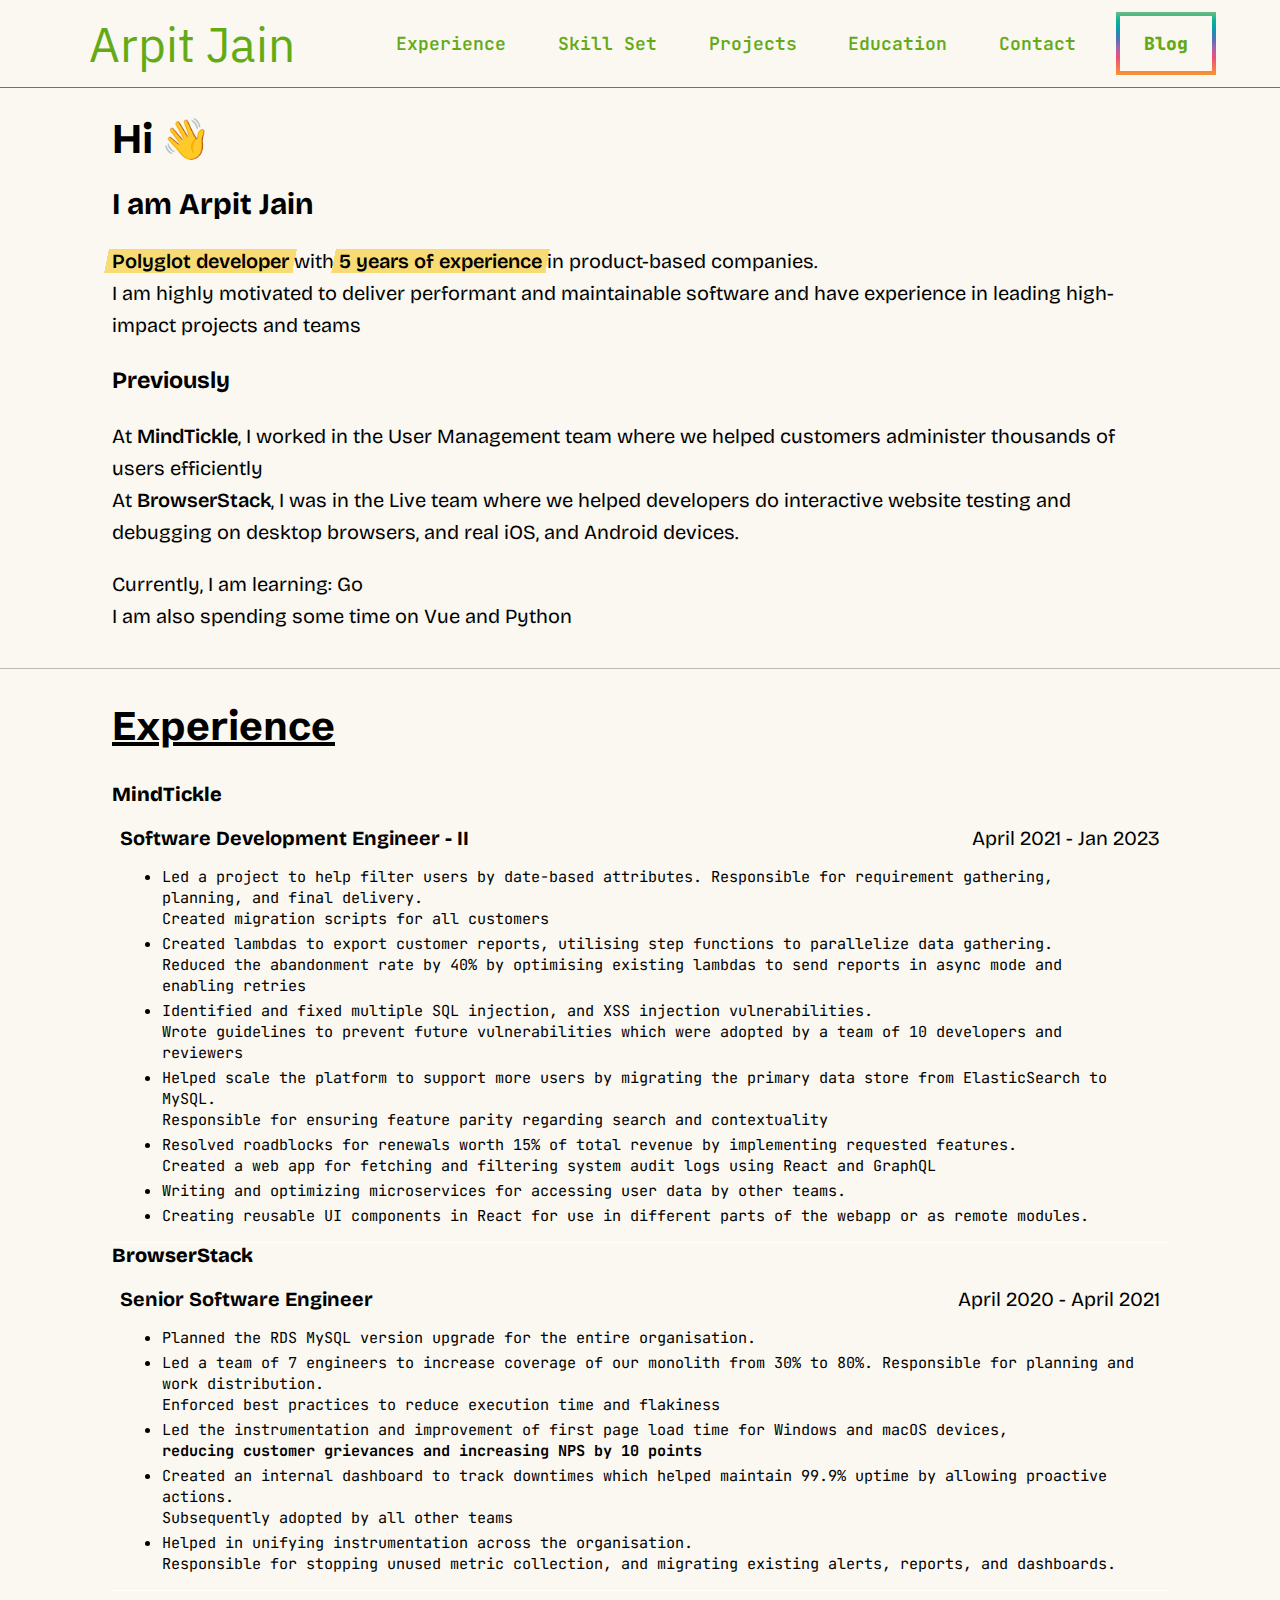
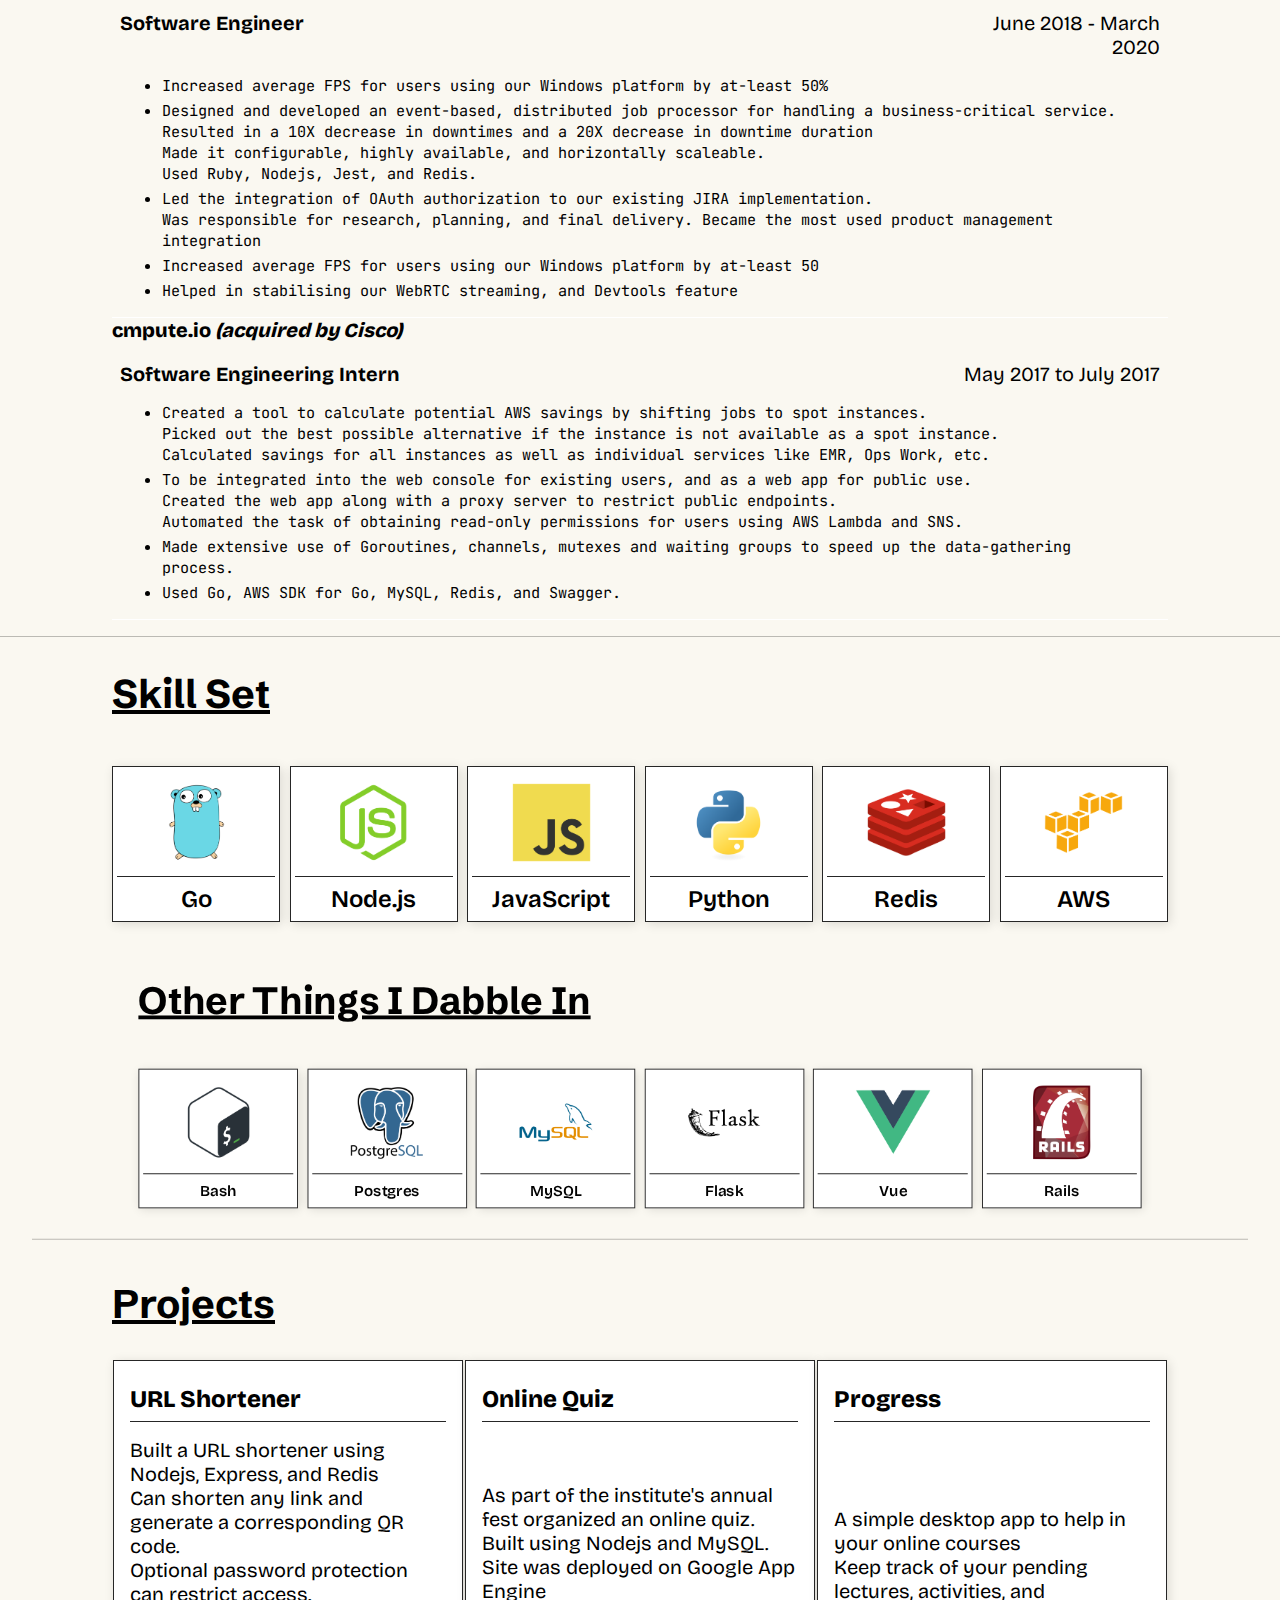
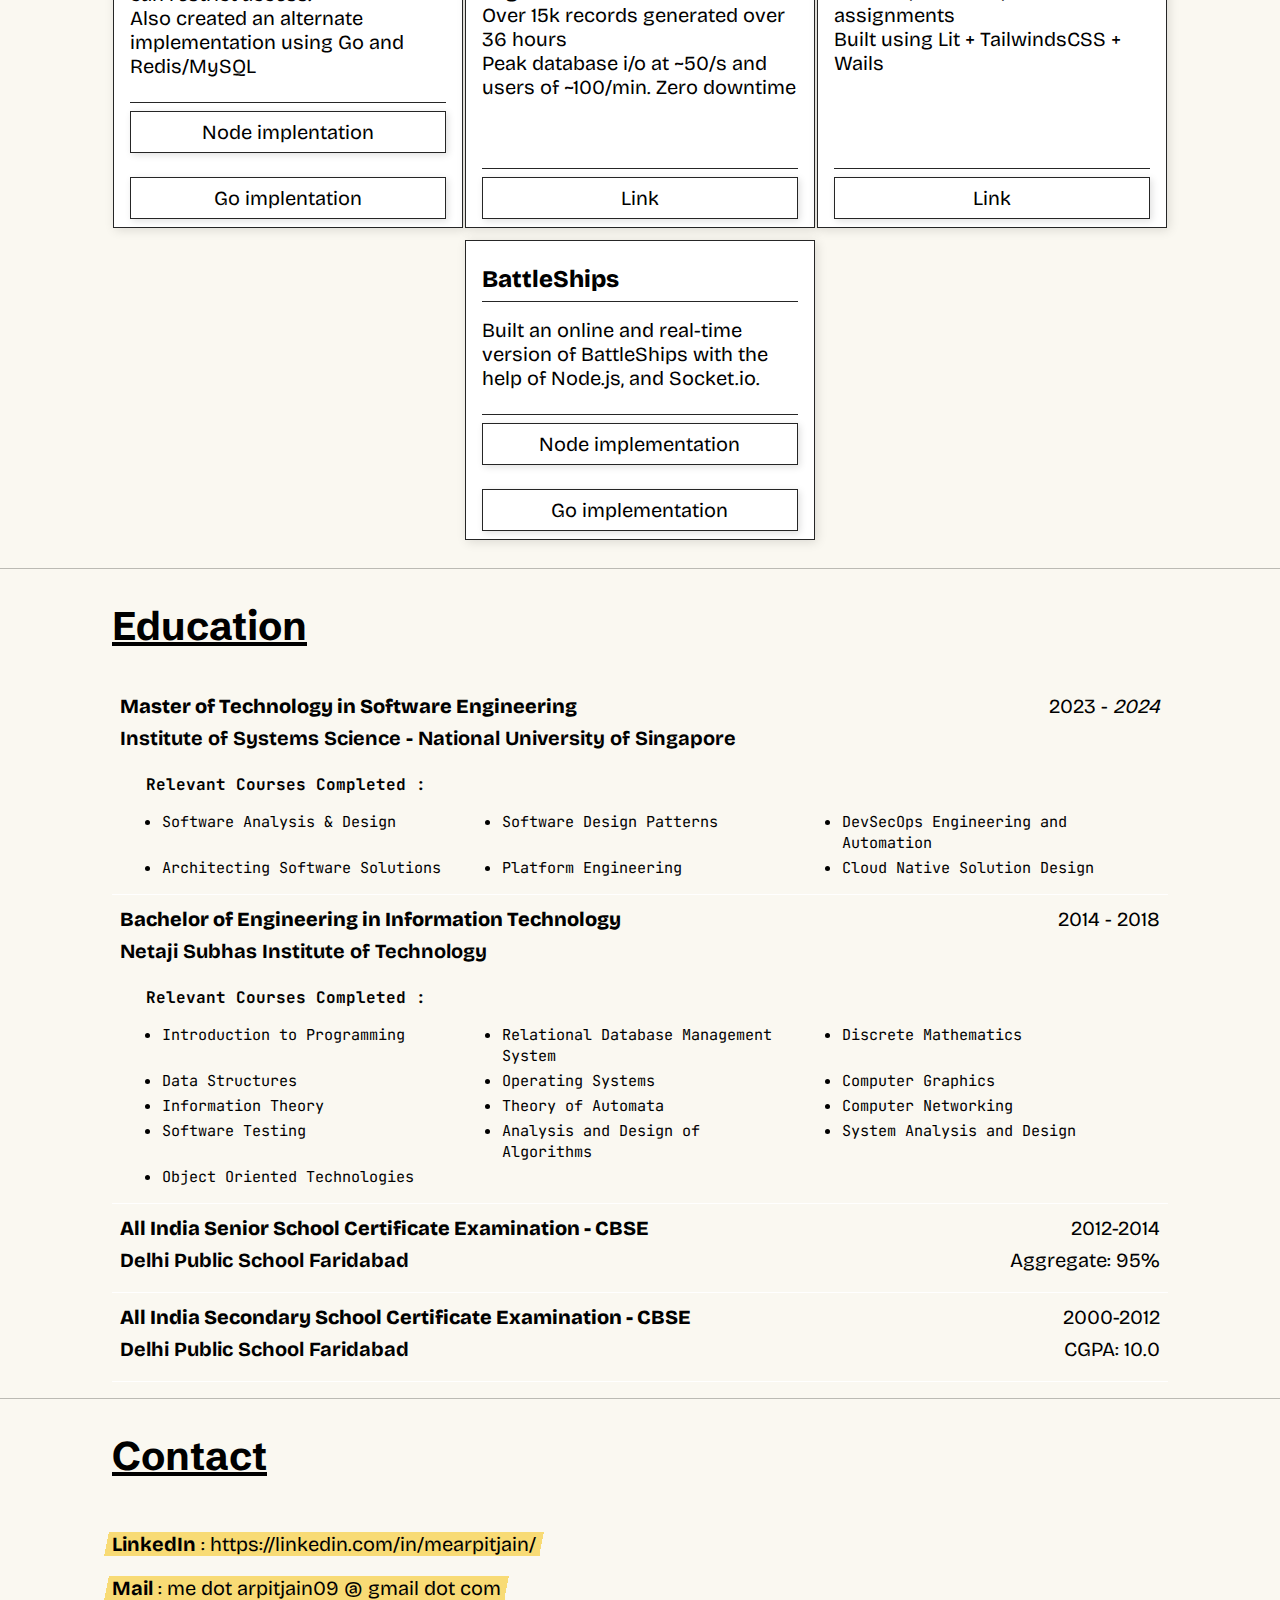
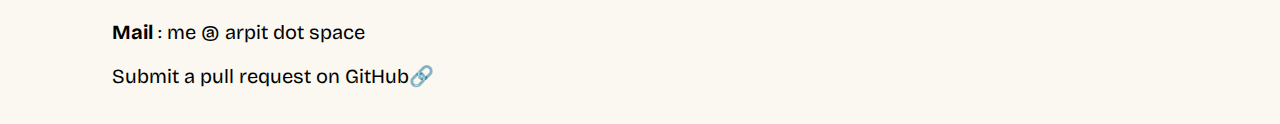
==== commit c5ff50a0: "Mahaviraya Namay" ====
--- a/index.html
+++ b/index.html
@@ -84,15 +84,15 @@
       <p>
       <h3>Previously</h3>
 
-      <p>At <span class="bold">MindTickle</span>, I worked in the User Management team at where we help customers
-        adminster thousands of users
+      <p>At <span class="bold">MindTickle</span>, I worked in the User Management team where we helped customers
+        administer thousands of users
         efficiently <br>
         At <span class="bold">BrowserStack</span>, I was in the Live team where we helped developers do interactive
         website testing and debugging on desktop browsers, and real iOS, and Android devices.
       </p>
 
       <p>
-        Currently I am learning : Go <br>
+        Currently, I am learning: Go <br>
         I am also spending some time on Vue and Python
       </p>
     </div>
@@ -163,7 +163,7 @@
               <li>Designed and developed an event-based, distributed job processor for handling a business-critical
                 service.<br>
                 Resulted in a 10X decrease in downtimes and a 20X decrease in downtime duration<br>
-                Made it configurable, highly available, and horizontally scale-able.<br>
+                Made it configurable, highly available, and horizontally scaleable.<br>
                 Used Ruby, Nodejs, Jest, and Redis.</li>
               <li>Led the integration of OAuth authorization to our existing JIRA implementation.<br>
                 Was responsible for research, planning, and final delivery. Became the most used product management
@@ -186,7 +186,7 @@
               <li>To be integrated into the web console for existing users, and as a web app for public use.<br>
                 Created the web app along with a proxy server to restrict public endpoints.<br>
                 Automated the task of obtaining read-only permissions for users using AWS Lambda and SNS.</li>
-              <li>Made extensive use of Goroutines, channels, mutexes and waiting groups to speed up the data gathering
+              <li>Made extensive use of Goroutines, channels, mutexes and waiting groups to speed up the data-gathering
                 process.</li>
               <li>Used Go, AWS SDK for Go, MySQL, Redis, and Swagger.</li>
             </ul>
@@ -284,12 +284,12 @@
     <h2 class="section-header">Projects</h2>
     <div class="section-content">
       <div class="project">
-        <div class="project-title">URL Shortner</div>
+        <div class="project-title">URL Shortener</div>
         <div class="project-desc">
           Built a URL shortener using Nodejs, Express, and Redis<br>
           Can shorten any link and generate a corresponding QR code.<br>
           Optional password protection can restrict access.<br>
-          Also created an alternate implentation using Go and Redis/MySQL
+          Also created an alternate implementation  using Go and Redis/MySQL
         </div>
         <div class="project-link">
           <a href="https://github.com/antimatter96/otter">Node implentation</a>
@@ -312,7 +312,7 @@
         <div class="project-title">Progress</div>
         <div class="project-desc">
           A simple desktop app to help in your online courses<br>
-          Keep track of your pending lectures, activites, and assignments<br>
+          Keep track of your pending lectures, activities, and assignments<br>
           Built using Lit + TailwindsCSS + Wails
         </div>
         <div class="project-link"><a href="https://github.com/antimatter96/progress-go">Link</a></div>
@@ -323,9 +323,9 @@
           Built an online and real-time version of BattleShips with the help of Node.js, and Socket.io.
         </div>
         <div class="project-link">
-          <a href="https://github.com/antimatter96/battleships">Node implentation</a>
+          <a href="https://github.com/antimatter96/battleships">Node implementation </a>
           <br>
-          <a href="https://github.com/antimatter96/go-battleships">Go implentation</a>
+          <a href="https://github.com/antimatter96/go-battleships">Go implementation </a>
         </div>
       </div>
     </div>
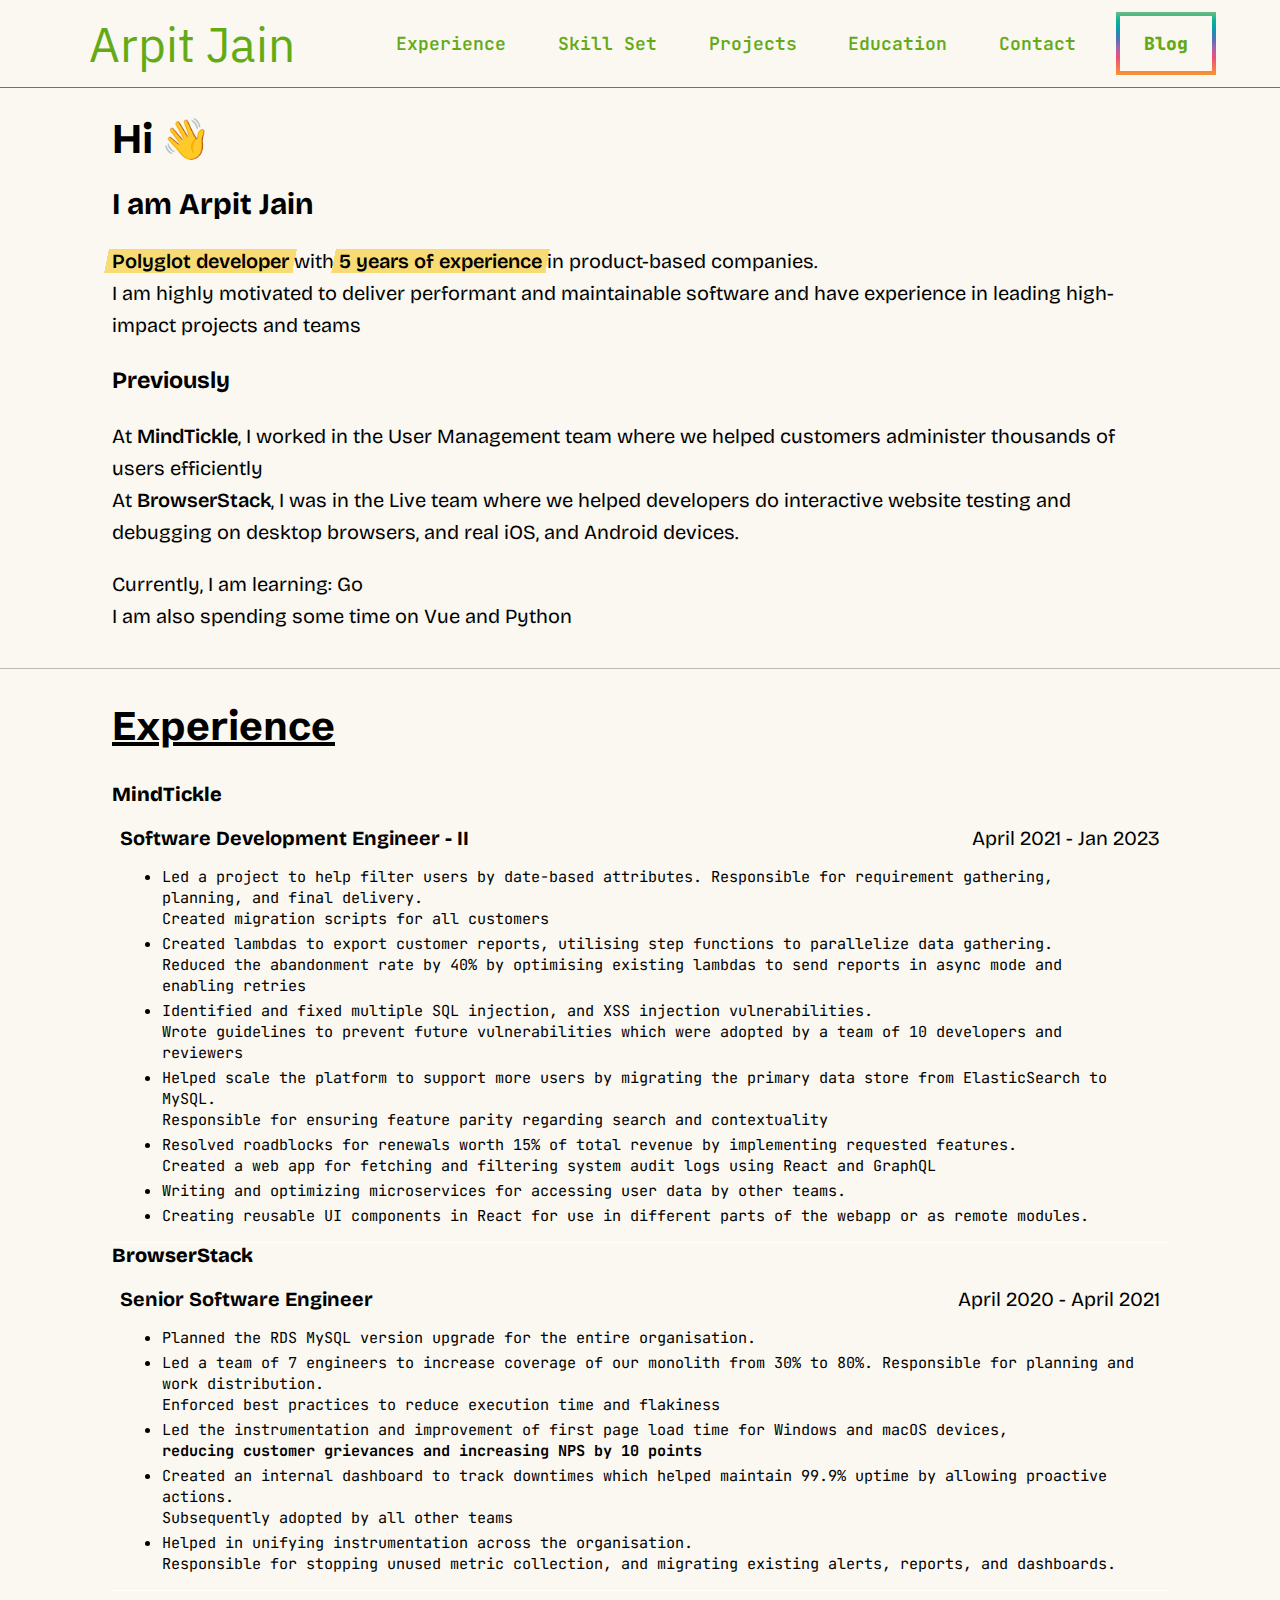
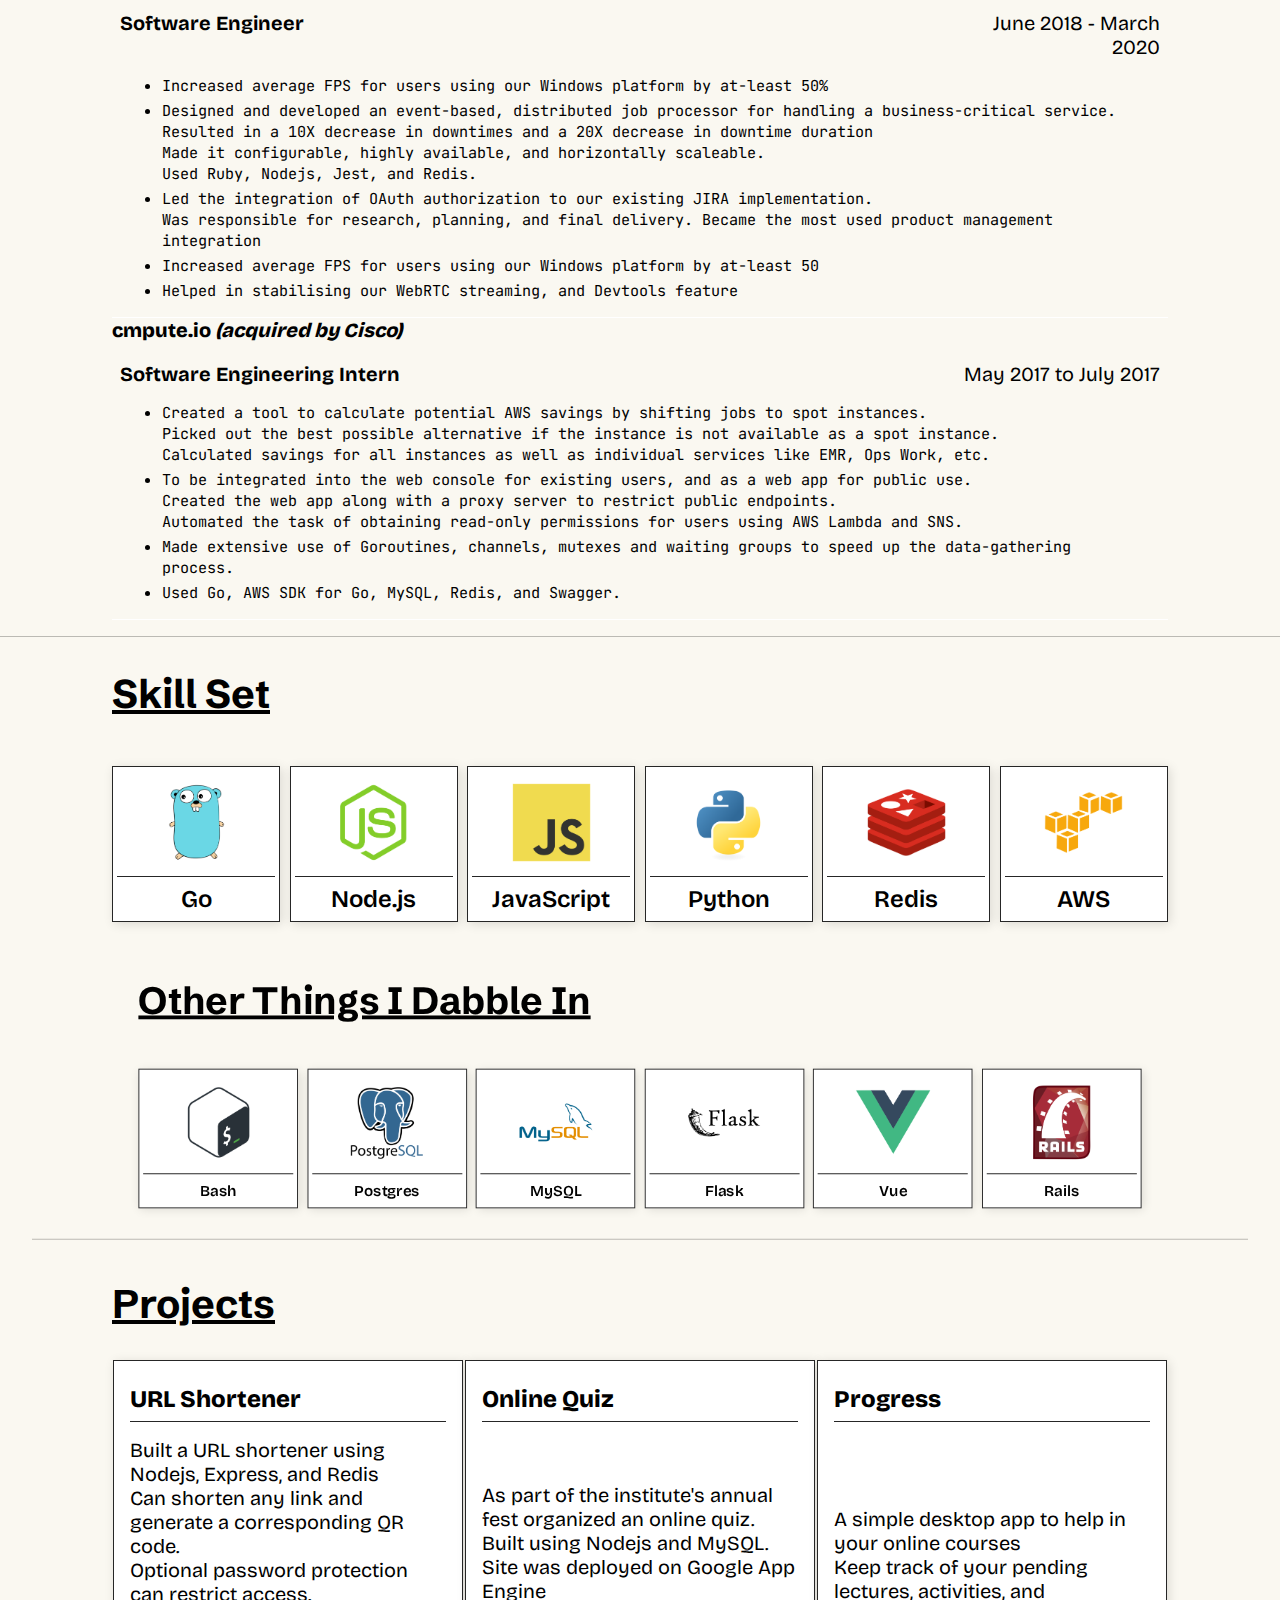
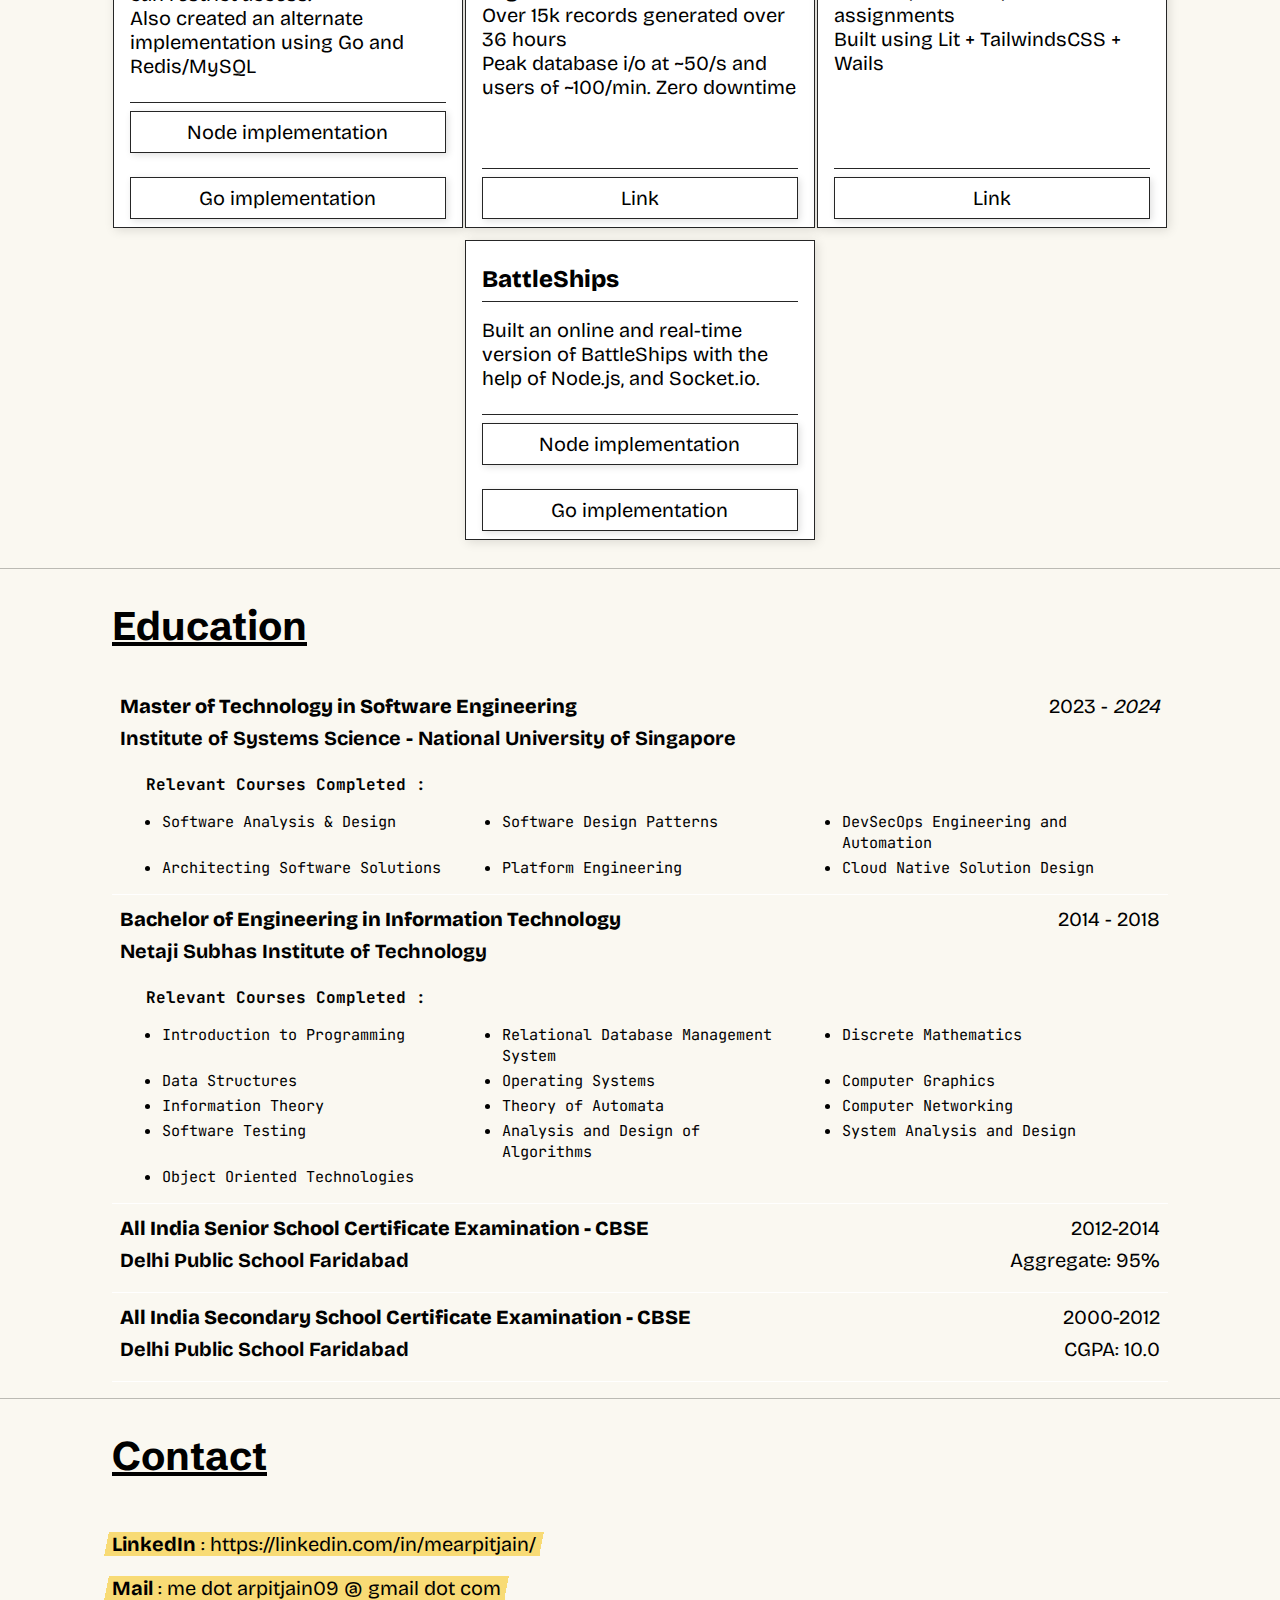
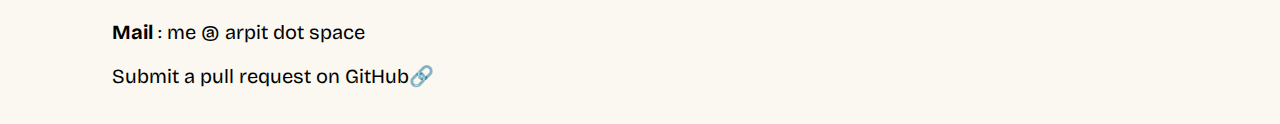
==== commit 738f722c: "cleanup" ====
--- a/index.html
+++ b/index.html
@@ -292,9 +292,9 @@
           Also created an alternate implementation  using Go and Redis/MySQL
         </div>
         <div class="project-link">
-          <a href="https://github.com/antimatter96/otter">Node implentation</a>
+          <a href="https://github.com/antimatter96/otter">Node implementation</a>
           <br>
-          <a href="https://github.com/antimatter96/awter-go">Go implentation</a>
+          <a href="https://github.com/antimatter96/awter-go">Go implementation</a>
         </div>
       </div>
       <div class="project">
